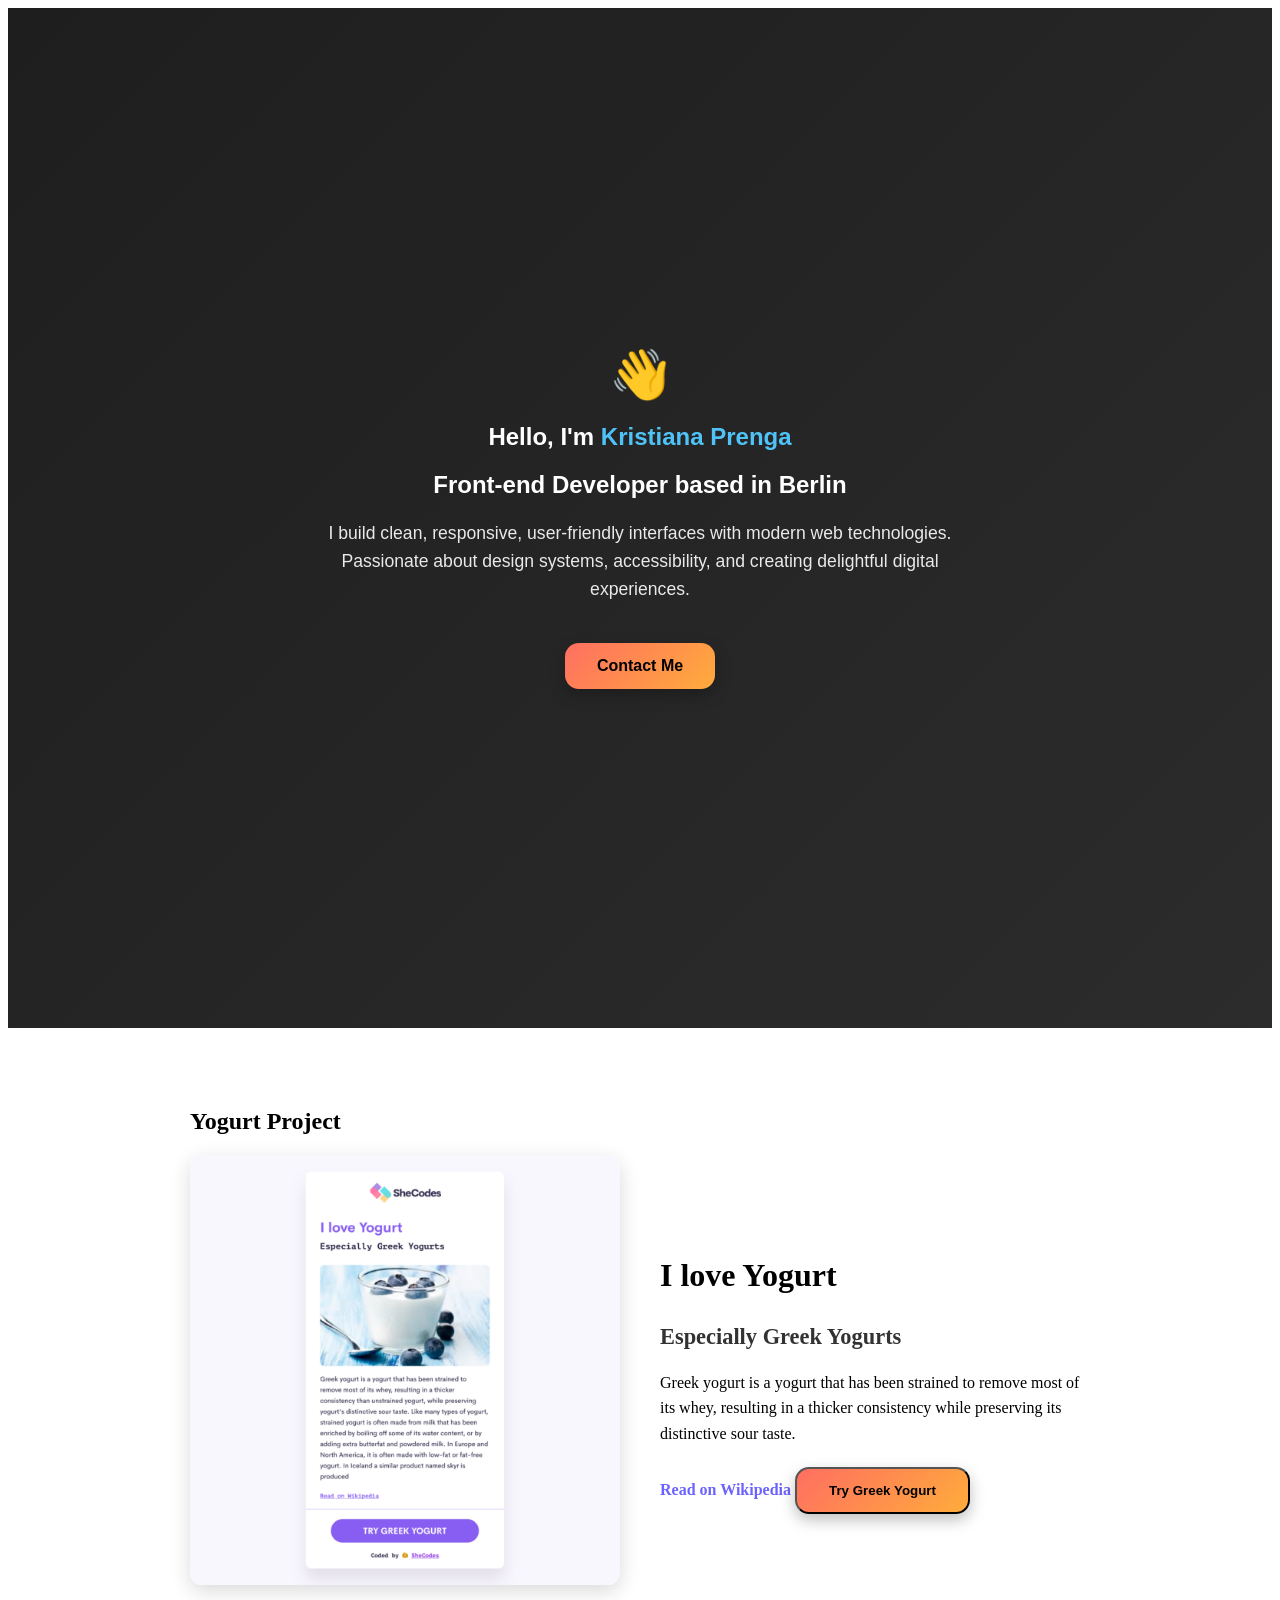
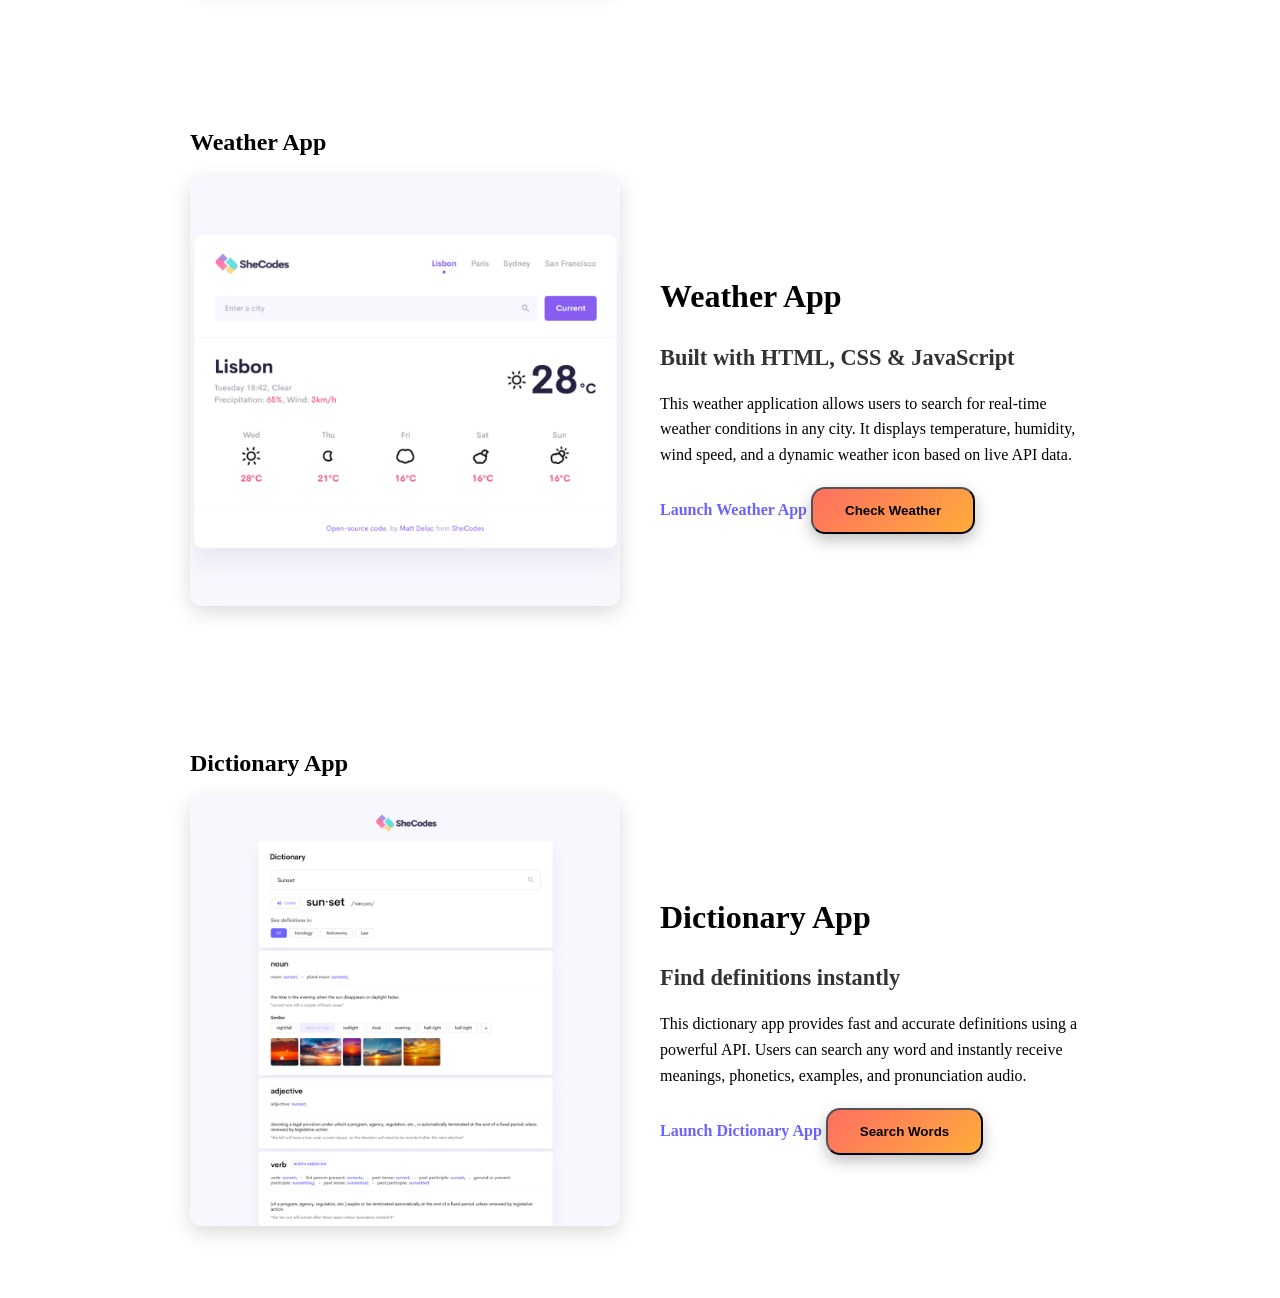
==== index.html @ b7e1149f "Troubleshooting missing photos in code (6ab822e7c41bcaead46e25b2)" ====
<!DOCTYPE html>
<html lang="en">
  <head>
    <meta charset="UTF-8">
    <link rel="stylesheet" href="./style.css">
    <meta name="viewport" content="width=device-width, initial-scale=1.0">
  </head>
  <body>
<section class="hero">
  <div class="hero-content">
    <span class="wave">👋</span>
    <h1>Hello, I'm <span class="highlight">Kristiana Prenga</span></h1>
    <h2>Front-end Developer based in Berlin</h2>

    <p class="hero-text">
      I build clean, responsive, user‑friendly interfaces with modern web technologies.
      Passionate about design systems, accessibility, and creating delightful digital experiences.
    </p>

    <a href="#contact" class="btn-primary">Contact Me</a>
  </div>
</section>

<section class="project">
  <h2 class="text-center">Yogurt Project</h2>

  <div class="project-grid">
    <div class="project-image">
      <img src="images/yogurt.png"   class="img-fluid"    alt="">
    </div>

    <div class="project-text">
      <h3>I love Yogurt</h3>
      <h4>Especially Greek Yogurts</h4>

      <p>
        Greek yogurt is a yogurt that has been strained to remove most of its whey,
        resulting in a thicker consistency while preserving its distinctive sour taste.
      </p>

      <a href="https://en.wikipedia.org/wiki/Strained_yogurt" class="learn-more">Read on Wikipedia</a>

      <button class="btn-primary">Try Greek Yogurt</button>
    </div>
  </div>
</section>
<section class="project">
  <h2 class="text-center">Weather App</h2>

  <div class="project-grid">
    <div class="project-image">
      <img src="images/weather.png" class="img-fluid"       alt="">
    </div>

    <div class="project-text">
      <h3>Weather App</h3>
      <h4>Built with HTML, CSS & JavaScript</h4>

      <p>
        This weather application allows users to search for real‑time weather
        conditions in any city. It displays temperature, humidity, wind speed,
        and a dynamic weather icon based on live API data.
      </p>

      <a href="#" class="learn-more">Launch Weather App</a>
      <button class="btn-primary">Check Weather</button>
    </div>
  </div>
</section>
<section class="project">
  <h2 class="text-center">Dictionary App</h2>

  <div class="project-grid">
    <div class="project-image">
      <img src="images/dictionary.png" class="img-fluid"      alt="">
    </div>

    <div class="project-text">
      <h3>Dictionary App</h3>
      <h4>Find definitions instantly</h4>

      <p>
        This dictionary app provides fast and accurate definitions using a
        powerful API. Users can search any word and instantly receive meanings,
        phonetics, examples, and pronunciation audio.
      </p>

      <a href="#" class="learn-more">Launch Dictionary App</a>
      <button class="btn-primary">Search Words</button>
    </div>
  </div>
</section>
  </body>
</html>
---- style.css ----
.hero {
    min-height: 100vh;
    display: flex;
    align-items: center;
    justify-content: center;
    padding: 60px 20px;
    background: linear-gradient(135deg, #1e1e1e, #2c2c2c);
    color: #fff;
    text-align: center;
    font-family: "Inter", sans-serif;
}

.hero-content {
    max-width: 700px;
}

.wave {
    font-size: 3rem;
    display: inline-block;
    animation: wave 1.5s infinite;
}

@keyframes wave {
    0% {
        transform: rotate(0deg);
    }

    50% {
        transform: rotate(20deg);
    }

    100% {
        transform: rotate(0deg);
    }
}

.highlight {
    color: #4fc3f7;
}

.hero-text {
    margin: 20px 0 40px;
    font-size: 1.1rem;
    line-height: 1.6;
    opacity: 0.9;
}

.btn-primary {
    background: #4fc3f7;
    color: #000;
    padding: 12px 28px;
    border-radius: 8px;
    font-weight: 600;
    text-decoration: none;
    transition: 0.3s;
}

.btn-primary:hover {
    background: #81d4fa;
}

.btn-primary {
    background: linear-gradient(135deg, #ff6f61, #ffca28, #4fc3f7);
    background-size: 300% 300%;
    color: #000;
    padding: 14px 32px;
    border-radius: 14px;
    font-weight: 700;
    text-decoration: none;
    transition: 0.4s ease;
    display: inline-block;
    box-shadow: 0 6px 15px rgba(0, 0, 0, 0.25);
    animation: rainbowMove 6s ease infinite;
}

@keyframes rainbowMove {
    0% {
        background-position: 0% 50%;
    }

    50% {
        background-position: 100% 50%;
    }

    100% {
        background-position: 0% 50%;
    }
}

.btn-primary:hover {
    transform: scale(1.12) rotate(1deg);
    box-shadow: 0 10px 25px rgba(0, 0, 0, 0.35);
}

.project {
    padding: 60px 20px;
    max-width: 900px;
    margin: 0 auto;
}

.project-grid {
    display: grid;
    grid-template-columns: 1fr 1fr;
    gap: 40px;
    align-items: center;
}

.project-image img {
    width: 100%;
    border-radius: 12px;
    box-shadow: 0 6px 20px rgba(0, 0, 0, 0.15);
}

.project-text h3 {
    font-size: 2rem;
    margin-bottom: 10px;
}

.project-text h4 {
    font-size: 1.4rem;
    margin-bottom: 20px;
    opacity: 0.8;
}

.project-text p {
    line-height: 1.6;
    margin-bottom: 20px;
}

.learn-more {
    display: inline-block;
    margin-bottom: 20px;
    color: #6c63ff;
    text-decoration: none;
    font-weight: bold;
}
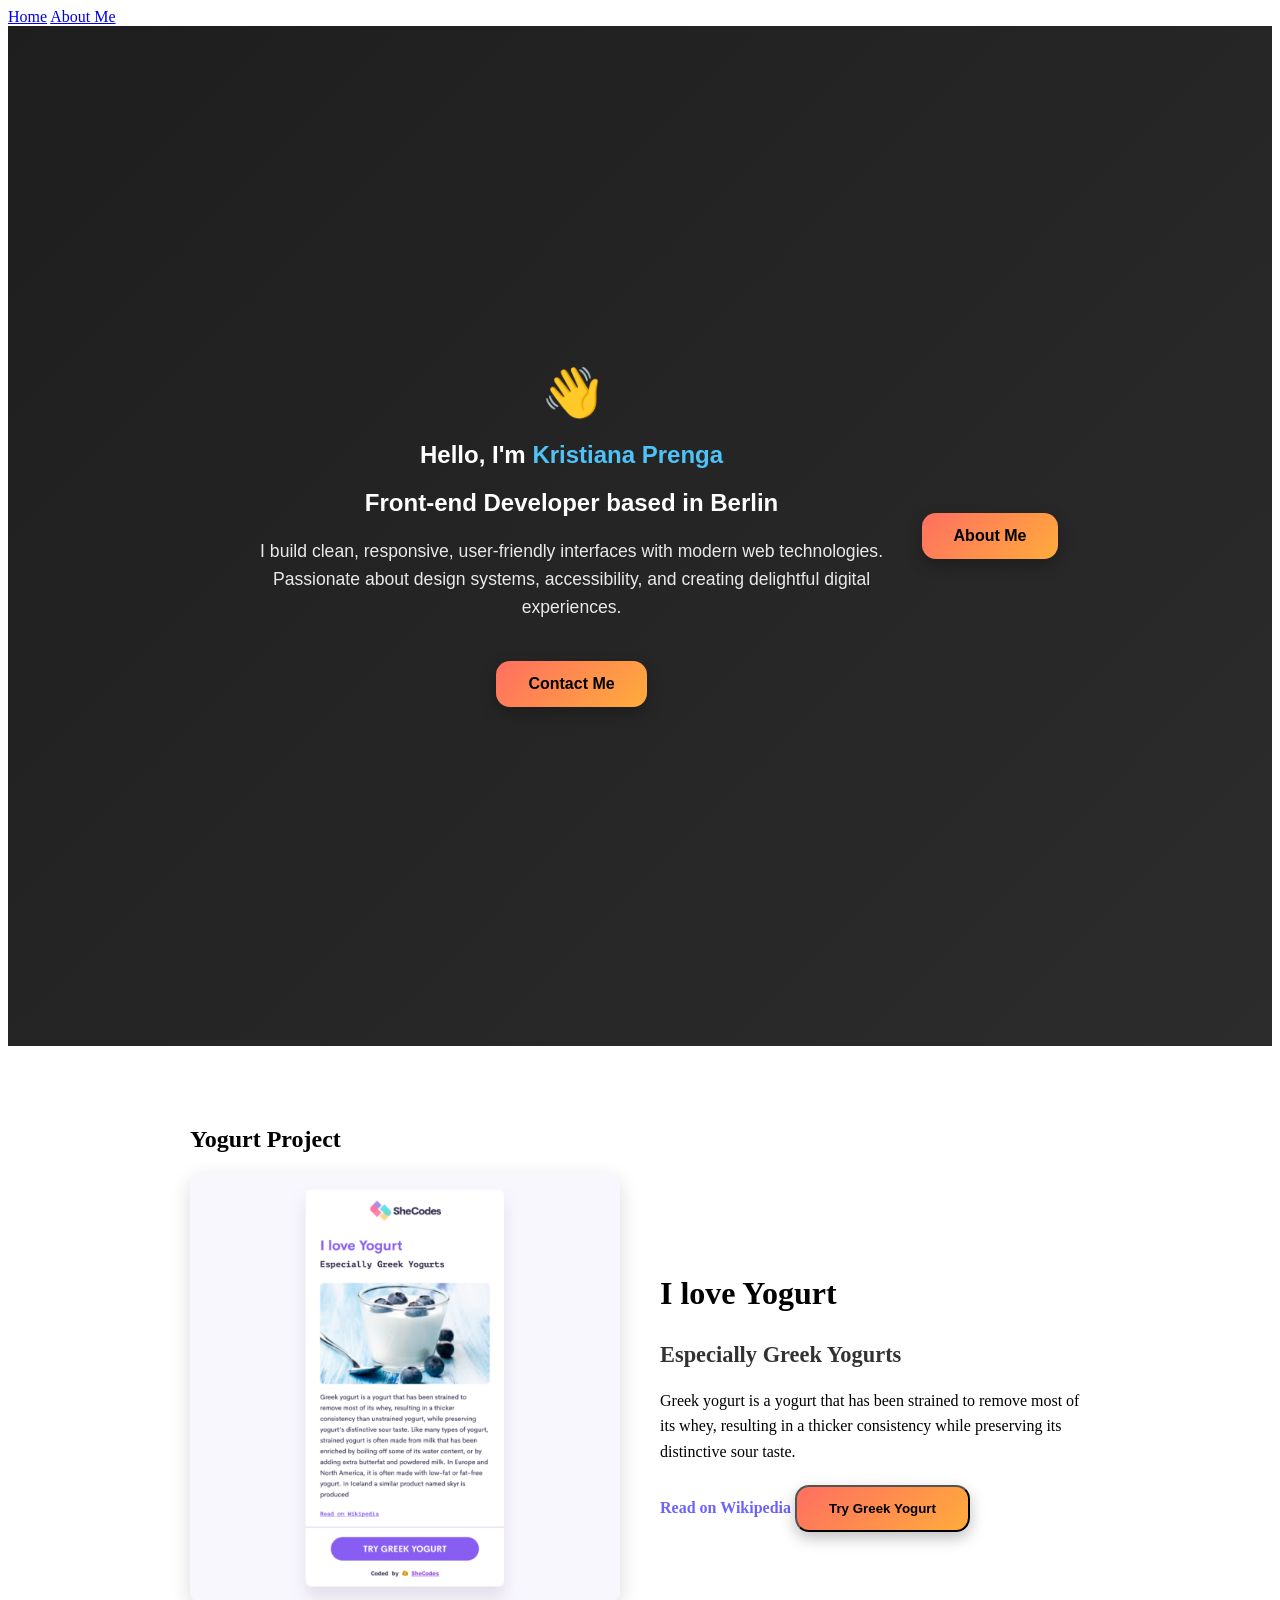
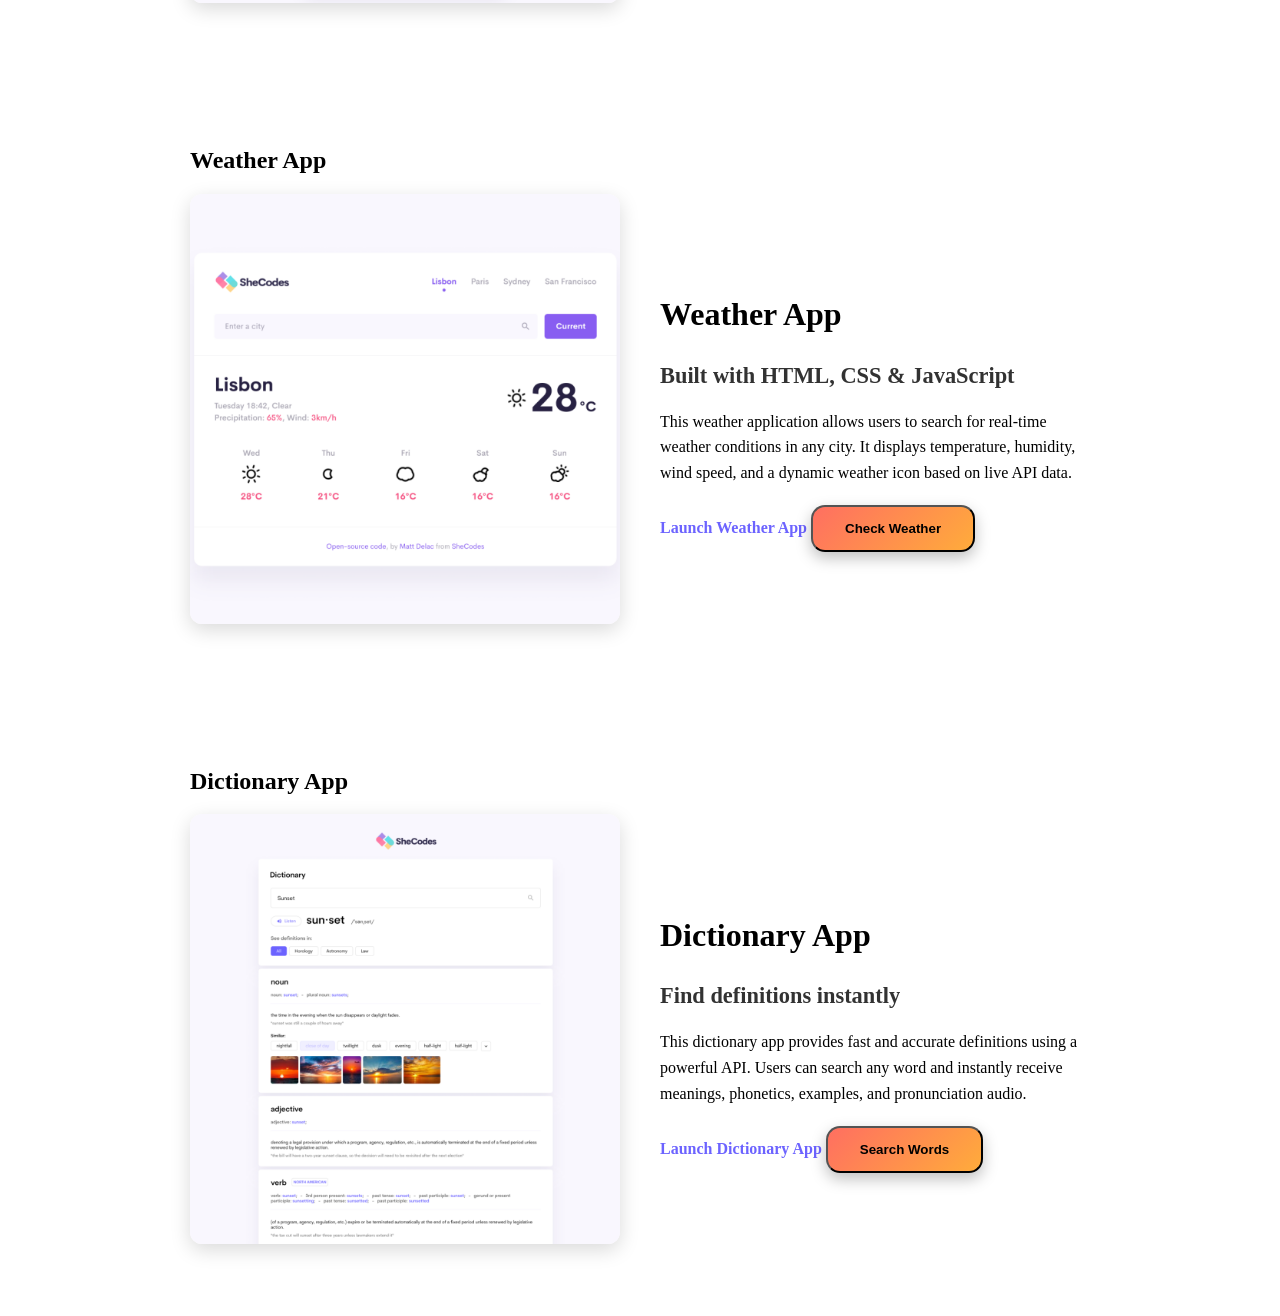
==== commit 9d31b8f3: "fixed a few details" ====
--- a/index.html
+++ b/index.html
@@ -6,6 +6,10 @@
     <meta name="viewport" content="width=device-width, initial-scale=1.0">
   </head>
   <body>
+    <nav class="navbar">
+  <a href="index.html" class="nav-link">Home</a>
+  <a href="about.html" class="nav-link">About Me</a>
+</nav>
 <section class="hero">
   <div class="hero-content">
     <span class="wave">👋</span>
@@ -18,7 +22,9 @@
     </p>
 
     <a href="#contact" class="btn-primary">Contact Me</a>
+
   </div>
+  <a href="about.html" class="btn-primary">About Me</a>
 </section>
 
 <section class="project">
--- a/style.css
+++ b/style.css
@@ -133,4 +133,62 @@
     color: #6c63ff;
     text-decoration: none;
     font-weight: bold;
+}
+/* SECOND PAGE HERO */
+.hero-secondary {
+    min-height: 100vh;
+    display: grid;
+    grid-template-columns: 1fr 1fr;
+    align-items: center;
+    padding: 60px;
+    background: linear-gradient(135deg, #1e1e1e, #2c2c2c);
+    color: #fff;
+}
+
+.hero-secondary .hero-content {
+    max-width: 500px;
+}
+
+.hero-secondary .hero-image img {
+    width: 100%;
+    border-radius: 20px;
+    box-shadow: 0 10px 30px rgba(0, 0, 0, 0.4);
+    transform: scale(1.05);
+    transition: 0.4s ease;
+}
+
+.hero-secondary .hero-image img:hover {
+    transform: scale(1.1);
+}
+
+.hero-secondary h1 {
+    font-size: 2.8rem;
+    margin-bottom: 10px;
+}
+
+.hero-secondary h2 {
+    font-size: 1.5rem;
+    opacity: 0.8;
+    margin-bottom: 20px;
+}
+
+.hero-secondary .hero-text {
+    margin-bottom: 30px;
+    line-height: 1.6;
+    opacity: 0.9;
+}
+.hero-secondary {
+    display: grid;
+    grid-template-columns: 1fr 1fr;
+    align-items: center;
+    padding: 60px;
+    gap: 40px;
+}
+
+.hero-image img {
+    width: 280px;
+    border-radius: 20px;
+    box-shadow: 0 10px 30px rgba(0, 0, 0, 0.25);
+    object-fit: cover;
+    justify-self: end;
 }
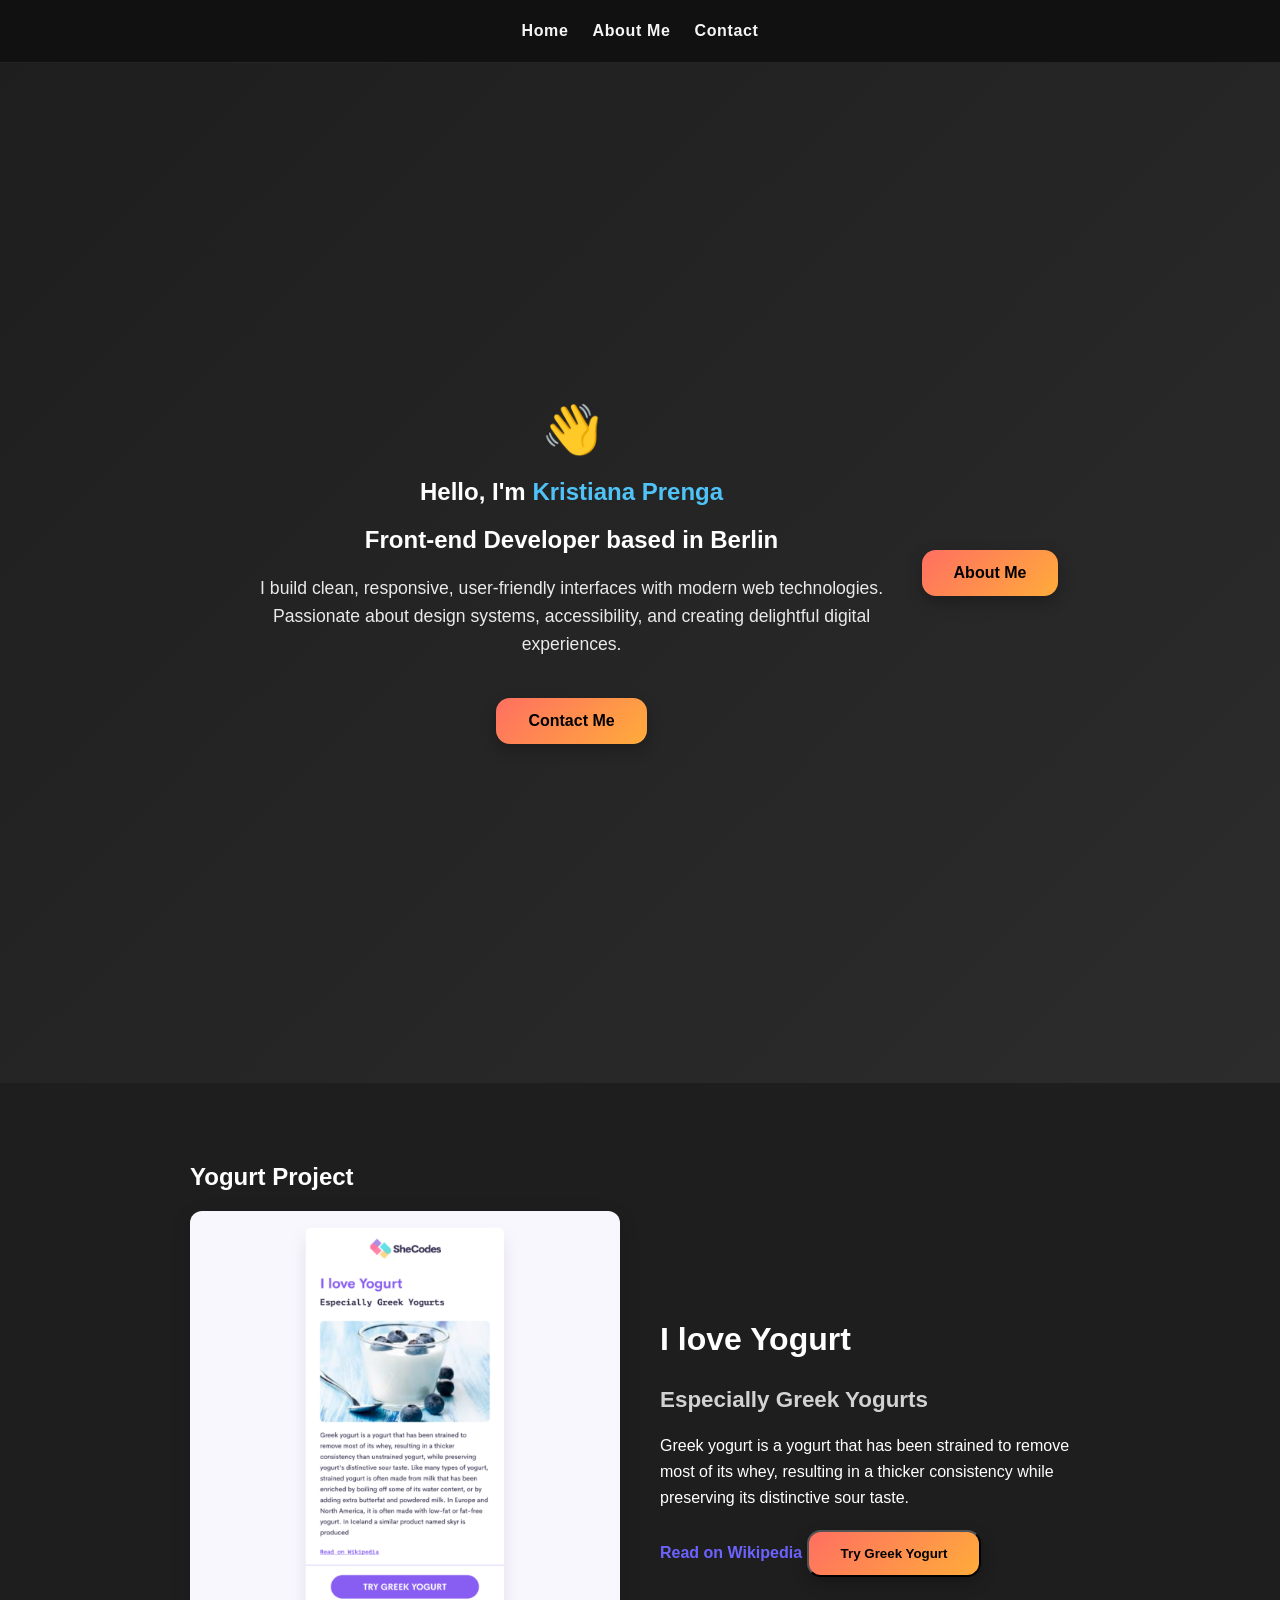
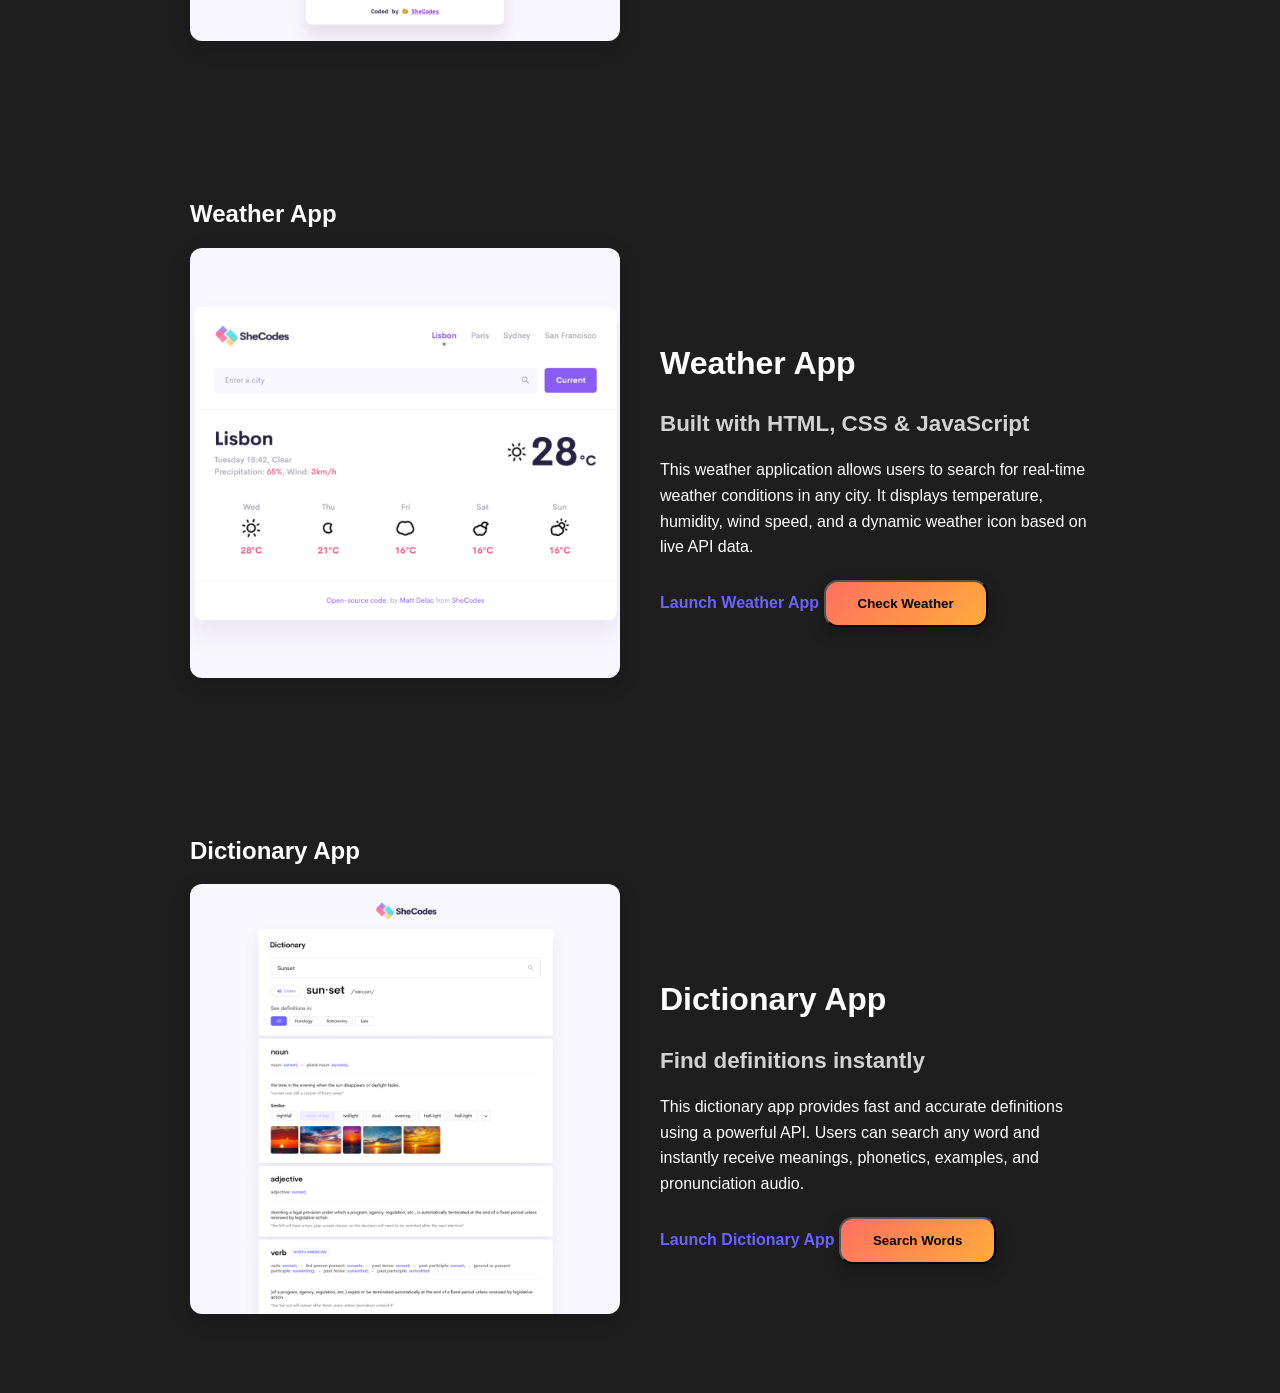
==== commit 713d4e9b: "Contact.html not updating issue (6ac933e2d33e647301d68449)" ====
--- a/index.html
+++ b/index.html
@@ -9,6 +9,7 @@
     <nav class="navbar">
   <a href="index.html" class="nav-link">Home</a>
   <a href="about.html" class="nav-link">About Me</a>
+  <a href="contact.html" class="nav-link">Contact</a>
 </nav>
 <section class="hero">
   <div class="hero-content">
@@ -21,7 +22,7 @@
       Passionate about design systems, accessibility, and creating delightful digital experiences.
     </p>
 
-    <a href="#contact" class="btn-primary">Contact Me</a>
+    <a href="contact.html" class="btn-primary">Contact Me</a>
 
   </div>
   <a href="about.html" class="btn-primary">About Me</a>
--- a/style.css
+++ b/style.css
@@ -1,3 +1,6 @@
+/* -------------------------------------------------
+   GLOBAL HERO SECTION
+---------------------------------------------------*/
 .hero {
     min-height: 100vh;
     display: flex;
@@ -10,10 +13,44 @@
     font-family: "Inter", sans-serif;
 }
 
+body {
+    margin: 0;
+    background: #1e1e1e;
+    color: #fff;
+    font-family: "Inter", sans-serif;
+}
+
+.navbar {
+    display: flex;
+    justify-content: center;
+    align-items: center;
+    gap: 24px;
+    padding: 22px 20px;
+    background: rgba(17, 17, 17, 0.95);
+    border-bottom: 1px solid rgba(255, 255, 255, 0.08);
+    position: sticky;
+    top: 0;
+    z-index: 10;
+}
+
+.nav-link {
+    color: #f5f5f5;
+    text-decoration: none;
+    font-weight: 600;
+    letter-spacing: 0.04em;
+    transition: color 0.3s ease, transform 0.3s ease;
+}
+
+.nav-link:hover {
+    color: #4fc3f7;
+    transform: translateY(-1px);
+}
+
 .hero-content {
     max-width: 700px;
 }
 
+/* Wave animation */
 .wave {
     font-size: 3rem;
     display: inline-block;
@@ -21,16 +58,14 @@
 }
 
 @keyframes wave {
-    0% {
+
+    0%,
+    100% {
         transform: rotate(0deg);
     }
 
     50% {
         transform: rotate(20deg);
-    }
-
-    100% {
-        transform: rotate(0deg);
     }
 }
 
@@ -45,20 +80,9 @@
     opacity: 0.9;
 }
 
-.btn-primary {
-    background: #4fc3f7;
-    color: #000;
-    padding: 12px 28px;
-    border-radius: 8px;
-    font-weight: 600;
-    text-decoration: none;
-    transition: 0.3s;
-}
-
-.btn-primary:hover {
-    background: #81d4fa;
-}
-
+/* -------------------------------------------------
+   BUTTON
+---------------------------------------------------*/
 .btn-primary {
     background: linear-gradient(135deg, #ff6f61, #ffca28, #4fc3f7);
     background-size: 300% 300%;
@@ -92,6 +116,9 @@
     box-shadow: 0 10px 25px rgba(0, 0, 0, 0.35);
 }
 
+/* -------------------------------------------------
+   PROJECT SECTION (index.html)
+---------------------------------------------------*/
 .project {
     padding: 60px 20px;
     max-width: 900px;
@@ -134,61 +161,177 @@
     text-decoration: none;
     font-weight: bold;
 }
-/* SECOND PAGE HERO */
+
+/* -------------------------------------------------
+   SECOND PAGE HERO (about.html)
+---------------------------------------------------*/
 .hero-secondary {
     min-height: 100vh;
-    display: grid;
-    grid-template-columns: 1fr 1fr;
-    align-items: center;
-    padding: 60px;
-    background: linear-gradient(135deg, #1e1e1e, #2c2c2c);
-    color: #fff;
-}
-
-.hero-secondary .hero-content {
-    max-width: 500px;
-}
-
-.hero-secondary .hero-image img {
-    width: 100%;
-    border-radius: 20px;
-    box-shadow: 0 10px 30px rgba(0, 0, 0, 0.4);
-    transform: scale(1.05);
-    transition: 0.4s ease;
-}
-
-.hero-secondary .hero-image img:hover {
-    transform: scale(1.1);
-}
-
-.hero-secondary h1 {
-    font-size: 2.8rem;
-    margin-bottom: 10px;
-}
-
-.hero-secondary h2 {
-    font-size: 1.5rem;
-    opacity: 0.8;
-    margin-bottom: 20px;
-}
-
-.hero-secondary .hero-text {
-    margin-bottom: 30px;
-    line-height: 1.6;
-    opacity: 0.9;
-}
-.hero-secondary {
     display: grid;
     grid-template-columns: 1fr 1fr;
     align-items: center;
     padding: 60px;
     gap: 40px;
-}
-
-.hero-image img {
+    background: linear-gradient(135deg, #1e1e1e, #2c2c2c);
+    color: #fff;
+}
+
+.hero-secondary .hero-content {
+    max-width: 500px;
+}
+
+.hero-secondary .hero-image img {
     width: 280px;
     border-radius: 20px;
     box-shadow: 0 10px 30px rgba(0, 0, 0, 0.25);
     object-fit: cover;
     justify-self: end;
+    transition: 0.4s ease;
+}
+
+.hero-secondary .hero-image img:hover {
+    transform: scale(1.1);
+}
+
+.hero-secondary h1 {
+    font-size: 2.8rem;
+    margin-bottom: 10px;
+}
+
+.hero-secondary h2 {
+    font-size: 1.5rem;
+    opacity: 0.8;
+    margin-bottom: 20px;
+}
+
+.hero-secondary .hero-text {
+    margin-bottom: 30px;
+    line-height: 1.6;
+    opacity: 0.9;
+}
+
+.about-section {
+    padding: 80px 20px 100px;
+    max-width: 1100px;
+    margin: 0 auto;
+}
+
+.about-grid {
+    display: grid;
+    grid-template-columns: 1.3fr 0.7fr;
+    gap: 32px;
+    align-items: stretch;
+}
+
+.about-card {
+    background: #2c2c2c;
+    border: 1px solid rgba(255, 255, 255, 0.08);
+    border-radius: 20px;
+    padding: 32px;
+    box-shadow: 0 12px 30px rgba(0, 0, 0, 0.18);
+}
+
+.eyebrow {
+    margin: 0 0 12px;
+    color: #4fc3f7;
+    text-transform: uppercase;
+    letter-spacing: 0.12em;
+    font-size: 0.72rem;
+    font-weight: 700;
+}
+
+.about-card h3 {
+    font-size: 2rem;
+    margin: 0 0 18px;
+    line-height: 1.2;
+}
+
+.about-card p {
+    line-height: 1.7;
+    color: rgba(255, 255, 255, 0.9);
+    margin-bottom: 18px;
+}
+
+.about-list {
+    list-style: none;
+    margin: 0;
+    padding: 0;
+    display: grid;
+    gap: 14px;
+}
+
+.about-list li {
+    position: relative;
+    padding-left: 20px;
+    color: rgba(255, 255, 255, 0.9);
+    line-height: 1.6;
+}
+
+.about-list li::before {
+    content: "•";
+    position: absolute;
+    left: 0;
+    color: #ffca28;
+    font-size: 1.2rem;
+}
+
+/* -------------------------------------------------
+   WORK PAGE (work.html)
+---------------------------------------------------*/
+.work-page {
+    padding: 60px 20px;
+    max-width: 1100px;
+    margin: 0 auto;
+    color: #fff;
+    font-family: "Inter", sans-serif;
+}
+
+.work-page h1 {
+    text-align: center;
+    font-size: 2.6rem;
+    margin-bottom: 50px;
+    opacity: 0.95;
+}
+
+/* Grid layout */
+.row {
+    display: grid;
+    grid-template-columns: repeat(auto-fit, minmax(320px, 1fr));
+    gap: 40px;
+}
+
+/* Project card */
+.col-md-6 {
+    background: #2c2c2c;
+    padding: 25px;
+    border-radius: 16px;
+    text-align: center;
+    box-shadow: 0 8px 25px rgba(0, 0, 0, 0.25);
+    transition: 0.35s ease;
+}
+
+.col-md-6:hover {
+    transform: translateY(-8px);
+    box-shadow: 0 12px 35px rgba(0, 0, 0, 0.35);
+}
+
+/* Images */
+.img-fluid {
+    width: 100%;
+    border-radius: 12px;
+    margin-bottom: 15px;
+    box-shadow: 0 6px 20px rgba(0, 0, 0, 0.2);
+}
+
+/* Titles */
+.col-md-6 h3 {
+    font-size: 1.6rem;
+    margin-bottom: 8px;
+}
+
+/* Descriptions */
+.text-muted {
+    opacity: 0.85;
+    font-size: 1rem;
+    margin-bottom: 10px;
 }
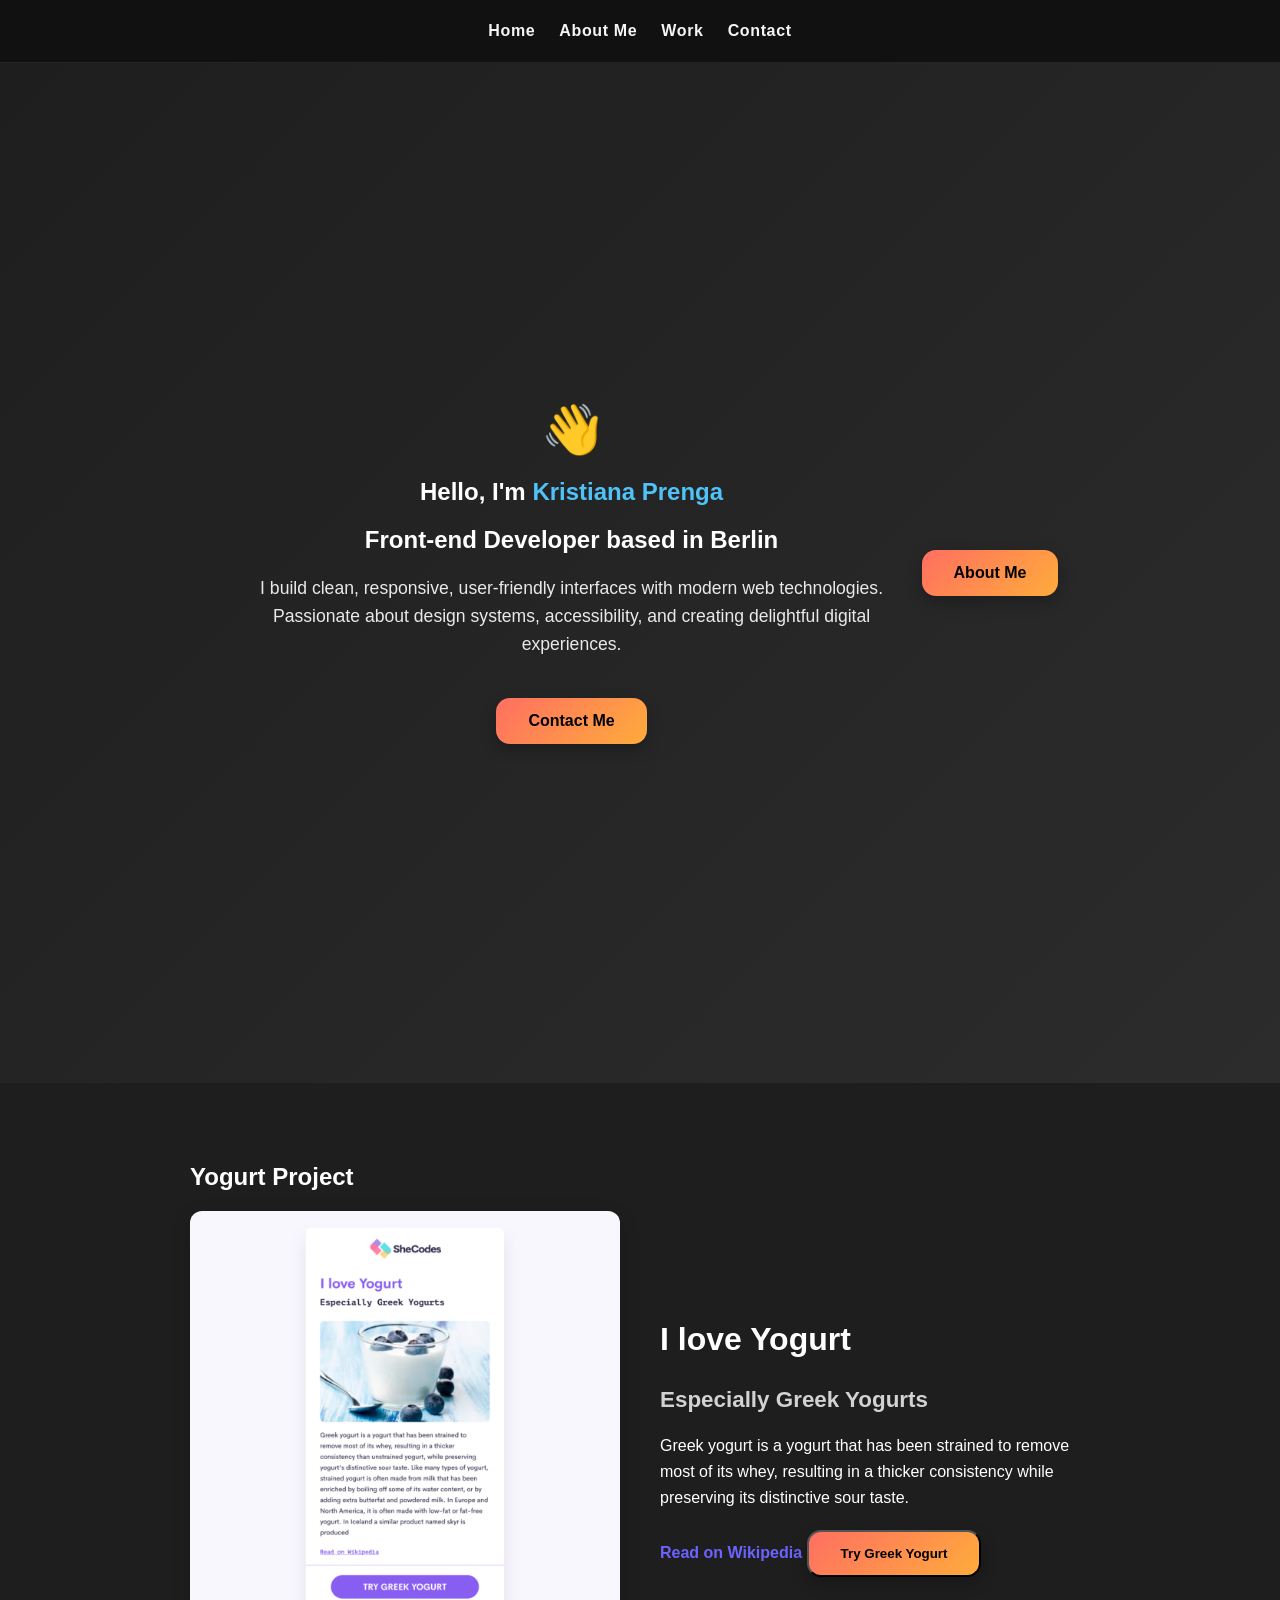
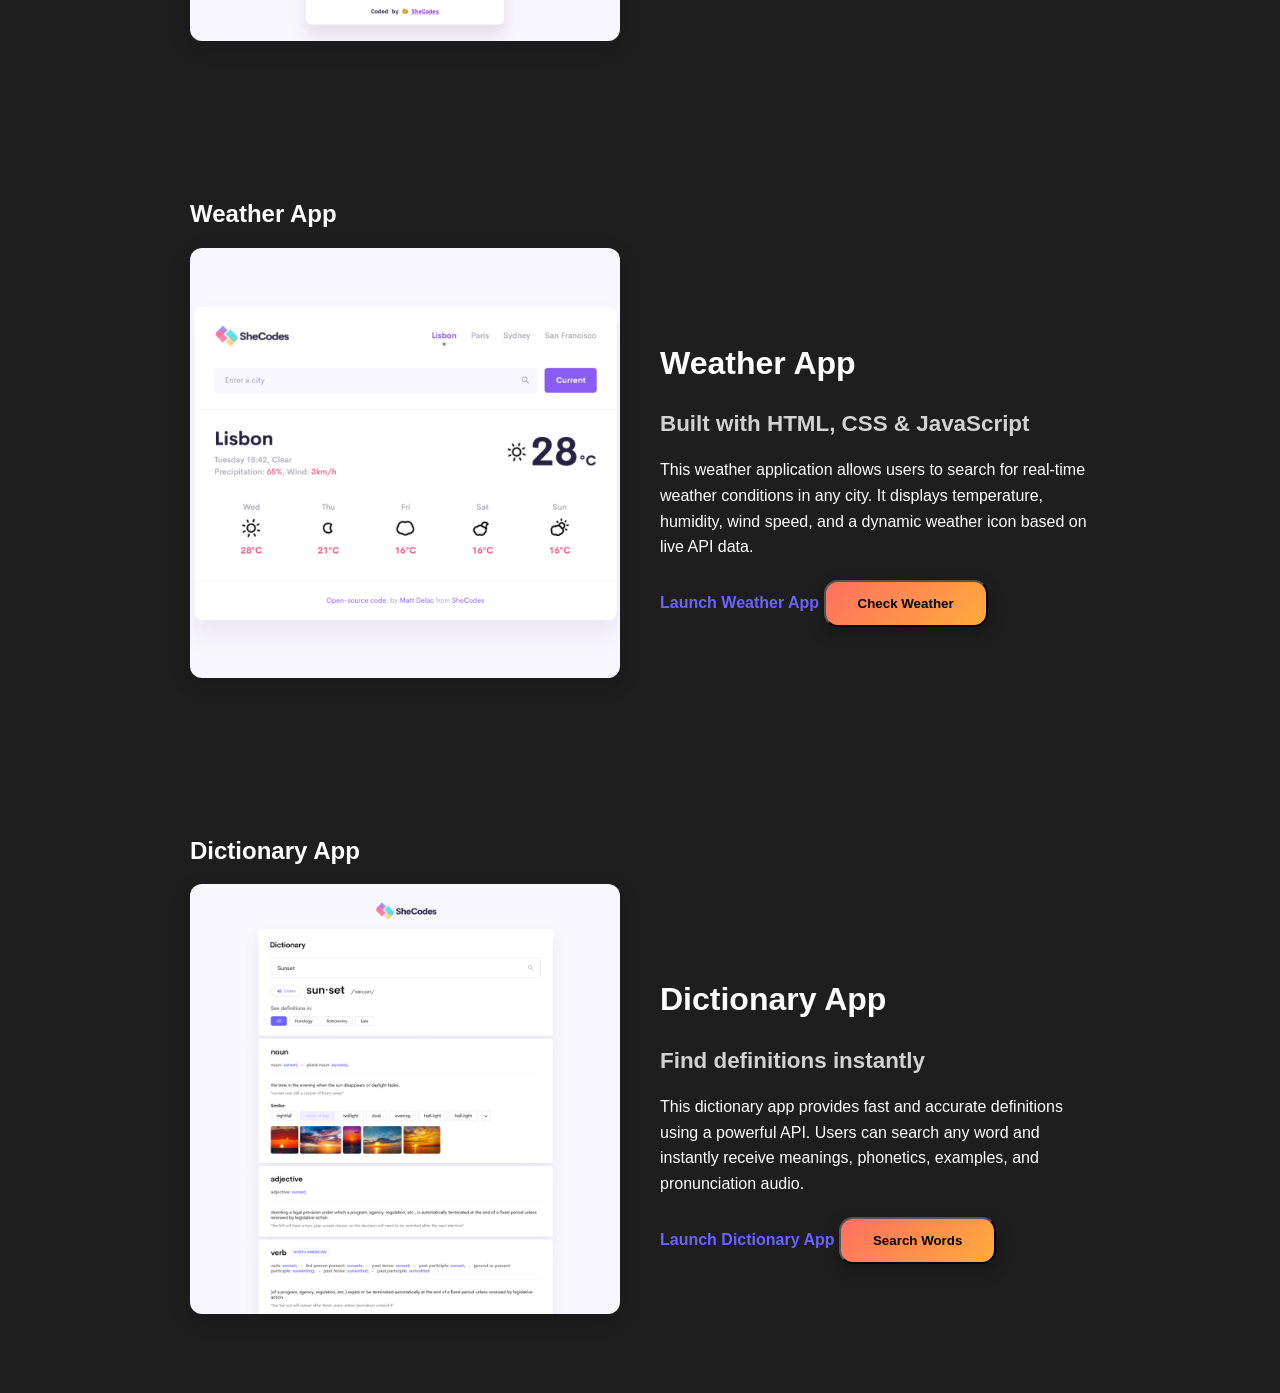
==== commit b457fe9d: "Contact.html not updating issue - Session 1 (6ac933e2d33e647301d68449)" ====
--- a/index.html
+++ b/index.html
@@ -9,6 +9,7 @@
     <nav class="navbar">
   <a href="index.html" class="nav-link">Home</a>
   <a href="about.html" class="nav-link">About Me</a>
+  <a href="work.html" class="nav-link">Work</a>
   <a href="contact.html" class="nav-link">Contact</a>
 </nav>
 <section class="hero">
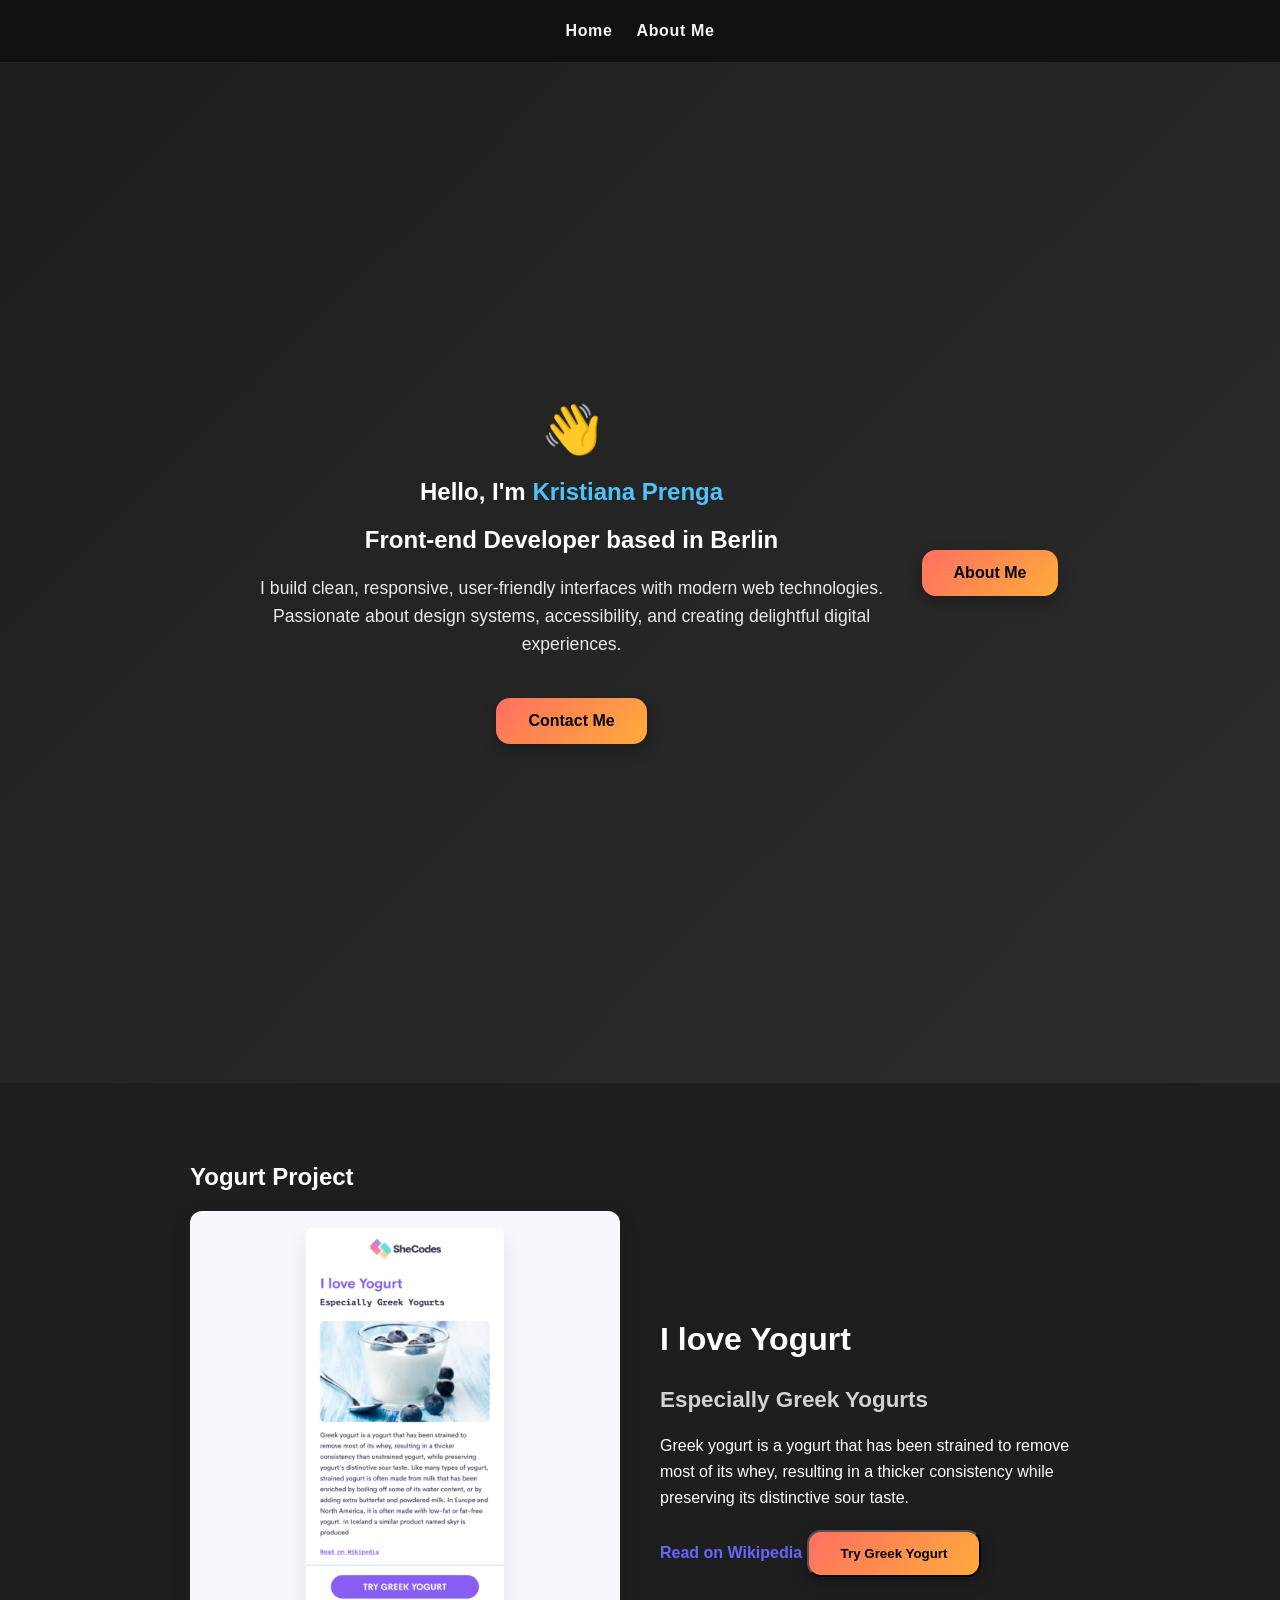
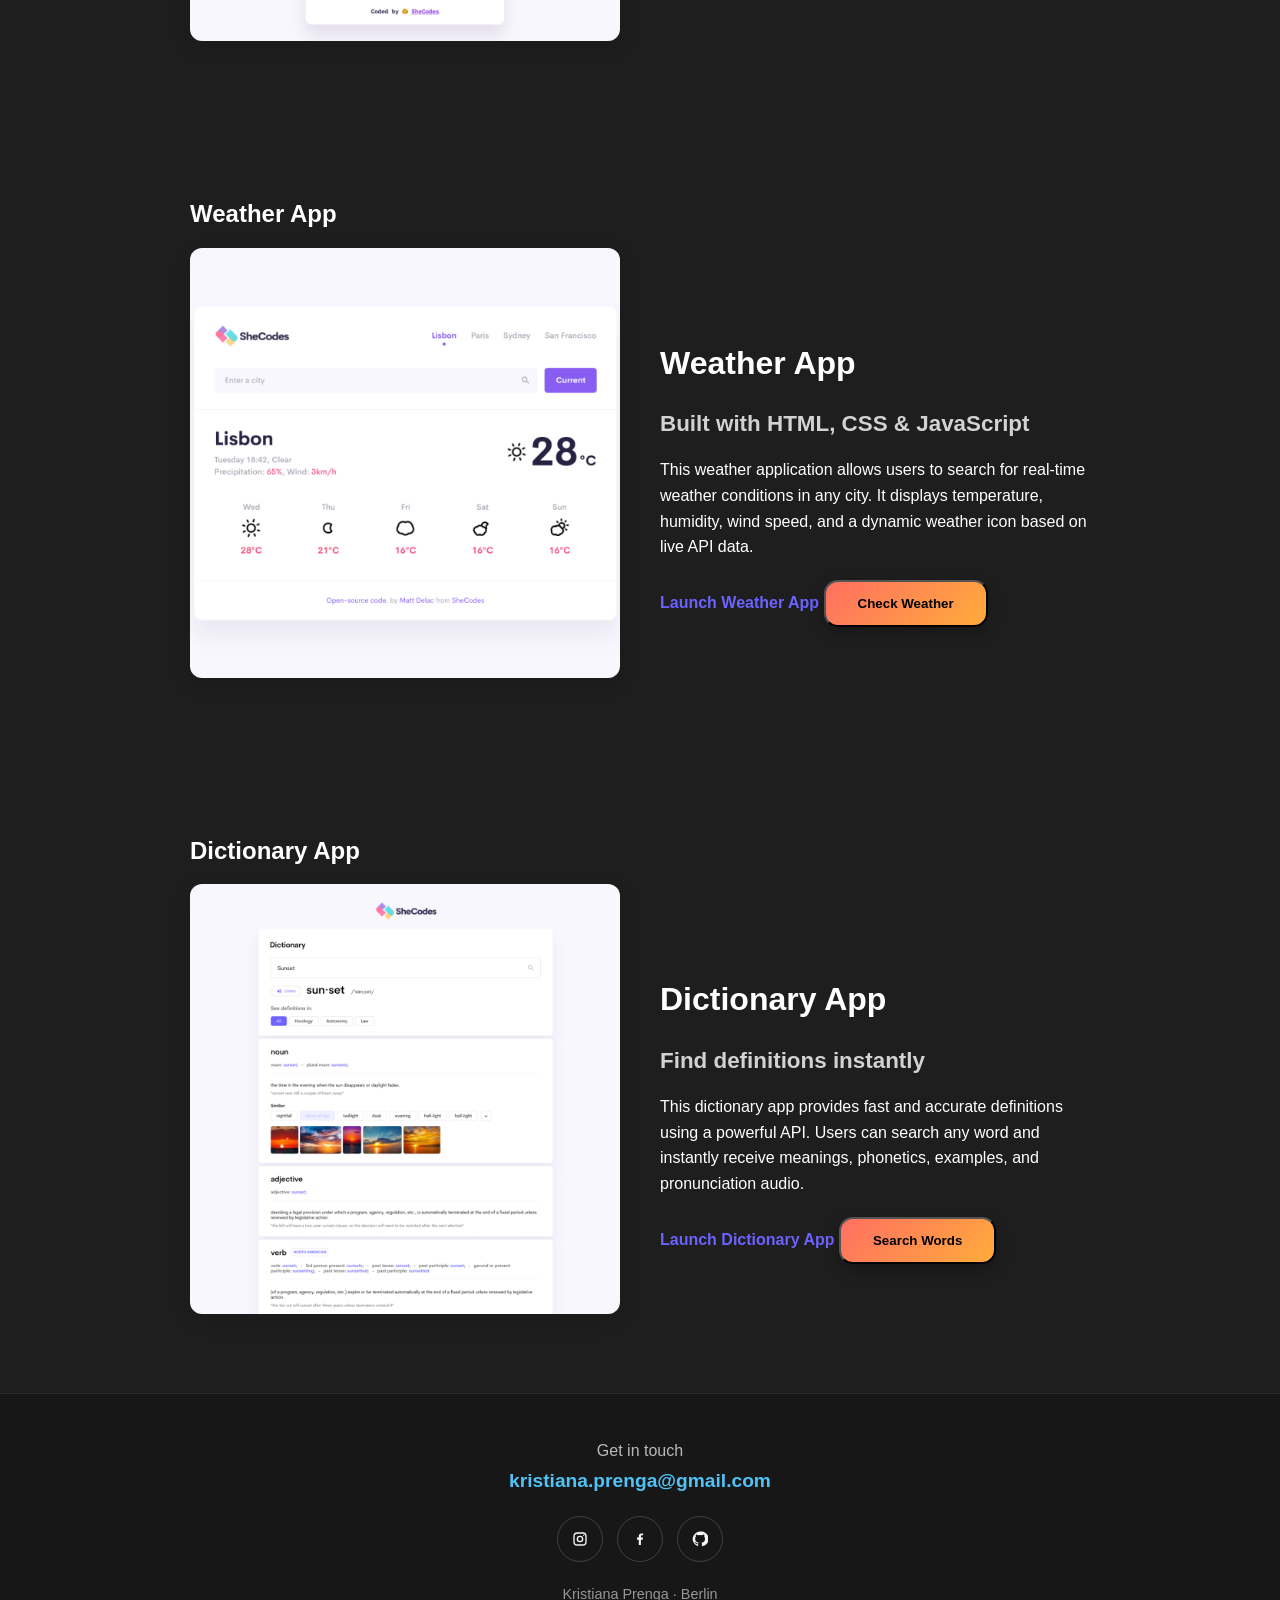
==== commit 590e3be7: "created a footer and icons" ====
--- a/index.html
+++ b/index.html
@@ -1,102 +1,153 @@
-<!DOCTYPE html>
+<!doctype html>
 <html lang="en">
   <head>
-    <meta charset="UTF-8">
-    <link rel="stylesheet" href="./style.css">
-    <meta name="viewport" content="width=device-width, initial-scale=1.0">
+    <meta charset="UTF-8" />
+    <link rel="stylesheet" href="./style.css" />
+    <meta name="viewport" content="width=device-width, initial-scale=1.0" />
   </head>
   <body>
     <nav class="navbar">
-  <a href="index.html" class="nav-link">Home</a>
-  <a href="about.html" class="nav-link">About Me</a>
-  <a href="work.html" class="nav-link">Work</a>
-  <a href="contact.html" class="nav-link">Contact</a>
-</nav>
-<section class="hero">
-  <div class="hero-content">
-    <span class="wave">👋</span>
-    <h1>Hello, I'm <span class="highlight">Kristiana Prenga</span></h1>
-    <h2>Front-end Developer based in Berlin</h2>
+      <a href="index.html" class="nav-link">Home</a>
+      <a href="about.html" class="nav-link">About Me</a>
+    </nav>
+    <section class="hero">
+      <div class="hero-content">
+        <span class="wave">👋</span>
+        <h1>Hello, I'm <span class="highlight">Kristiana Prenga</span></h1>
+        <h2>Front-end Developer based in Berlin</h2>
 
-    <p class="hero-text">
-      I build clean, responsive, user‑friendly interfaces with modern web technologies.
-      Passionate about design systems, accessibility, and creating delightful digital experiences.
-    </p>
+        <p class="hero-text">
+          I build clean, responsive, user‑friendly interfaces with modern web
+          technologies. Passionate about design systems, accessibility, and
+          creating delightful digital experiences.
+        </p>
 
-    <a href="contact.html" class="btn-primary">Contact Me</a>
+        <a href="#contact" class="btn-primary">Contact Me</a>
+      </div>
+      <a href="about.html" class="btn-primary">About Me</a>
+    </section>
 
-  </div>
-  <a href="about.html" class="btn-primary">About Me</a>
-</section>
+    <section class="project">
+      <h2 class="text-center">Yogurt Project</h2>
 
-<section class="project">
-  <h2 class="text-center">Yogurt Project</h2>
+      <div class="project-grid">
+        <div class="project-image">
+          <img src="images/yogurt.png" class="img-fluid" alt="" />
+        </div>
 
-  <div class="project-grid">
-    <div class="project-image">
-      <img src="images/yogurt.png"   class="img-fluid"    alt="">
-    </div>
+        <div class="project-text">
+          <h3>I love Yogurt</h3>
+          <h4>Especially Greek Yogurts</h4>
 
-    <div class="project-text">
-      <h3>I love Yogurt</h3>
-      <h4>Especially Greek Yogurts</h4>
+          <p>
+            Greek yogurt is a yogurt that has been strained to remove most of
+            its whey, resulting in a thicker consistency while preserving its
+            distinctive sour taste.
+          </p>
 
-      <p>
-        Greek yogurt is a yogurt that has been strained to remove most of its whey,
-        resulting in a thicker consistency while preserving its distinctive sour taste.
-      </p>
+          <a
+            href="https://en.wikipedia.org/wiki/Strained_yogurt"
+            class="learn-more"
+            >Read on Wikipedia</a
+          >
 
-      <a href="https://en.wikipedia.org/wiki/Strained_yogurt" class="learn-more">Read on Wikipedia</a>
+          <button class="btn-primary">Try Greek Yogurt</button>
+        </div>
+      </div>
+    </section>
+    <section class="project">
+      <h2 class="text-center">Weather App</h2>
 
-      <button class="btn-primary">Try Greek Yogurt</button>
-    </div>
-  </div>
-</section>
-<section class="project">
-  <h2 class="text-center">Weather App</h2>
+      <div class="project-grid">
+        <div class="project-image">
+          <img src="images/weather.png" class="img-fluid" alt="" />
+        </div>
 
-  <div class="project-grid">
-    <div class="project-image">
-      <img src="images/weather.png" class="img-fluid"       alt="">
-    </div>
+        <div class="project-text">
+          <h3>Weather App</h3>
+          <h4>Built with HTML, CSS & JavaScript</h4>
 
-    <div class="project-text">
-      <h3>Weather App</h3>
-      <h4>Built with HTML, CSS & JavaScript</h4>
+          <p>
+            This weather application allows users to search for real‑time
+            weather conditions in any city. It displays temperature, humidity,
+            wind speed, and a dynamic weather icon based on live API data.
+          </p>
 
-      <p>
-        This weather application allows users to search for real‑time weather
-        conditions in any city. It displays temperature, humidity, wind speed,
-        and a dynamic weather icon based on live API data.
-      </p>
+          <a href="#" class="learn-more">Launch Weather App</a>
+          <button class="btn-primary">Check Weather</button>
+        </div>
+      </div>
+    </section>
+    <section class="project">
+      <h2 class="text-center">Dictionary App</h2>
 
-      <a href="#" class="learn-more">Launch Weather App</a>
-      <button class="btn-primary">Check Weather</button>
-    </div>
-  </div>
-</section>
-<section class="project">
-  <h2 class="text-center">Dictionary App</h2>
+      <div class="project-grid">
+        <div class="project-image">
+          <img src="images/dictionary.png" class="img-fluid" alt="" />
+        </div>
 
-  <div class="project-grid">
-    <div class="project-image">
-      <img src="images/dictionary.png" class="img-fluid"      alt="">
-    </div>
+        <div class="project-text">
+          <h3>Dictionary App</h3>
+          <h4>Find definitions instantly</h4>
 
-    <div class="project-text">
-      <h3>Dictionary App</h3>
-      <h4>Find definitions instantly</h4>
+          <p>
+            This dictionary app provides fast and accurate definitions using a
+            powerful API. Users can search any word and instantly receive
+            meanings, phonetics, examples, and pronunciation audio.
+          </p>
 
-      <p>
-        This dictionary app provides fast and accurate definitions using a
-        powerful API. Users can search any word and instantly receive meanings,
-        phonetics, examples, and pronunciation audio.
-      </p>
-
-      <a href="#" class="learn-more">Launch Dictionary App</a>
-      <button class="btn-primary">Search Words</button>
-    </div>
-  </div>
-</section>
+          <a href="#" class="learn-more">Launch Dictionary App</a>
+          <button class="btn-primary">Search Words</button>
+        </div>
+      </div>
+    </section>
+    <footer class="site-footer" id="contact">
+      <p class="footer-label">Get in touch</p>
+      <a class="footer-email" href="mailto:kristiana.prenga@gmail.com"
+        >kristiana.prenga@gmail.com</a
+      >
+      <nav class="footer-socials" aria-label="Social media links">
+        <a
+          class="footer-social-link"
+          href="https://www.instagram.com/aaaaa.pre.nga"
+          target="_blank"
+          rel="noopener noreferrer"
+          aria-label="Instagram"
+        >
+          <svg viewBox="0 0 24 24" aria-hidden="true" focusable="false">
+            <rect x="3" y="3" width="18" height="18" rx="5" />
+            <circle cx="12" cy="12" r="4" />
+            <circle class="social-icon-dot" cx="17.5" cy="6.5" r="1" />
+          </svg>
+        </a>
+        <a
+          class="footer-social-link"
+          href="https://www.facebook.com/your-profile"
+          target="_blank"
+          rel="noopener noreferrer"
+          aria-label="Facebook"
+        >
+          <svg viewBox="0 0 24 24" aria-hidden="true" focusable="false">
+            <path
+              d="M13.4 21v-8h2.7l.4-3.1h-3.1V8c0-.9.3-1.5 1.6-1.5h1.7V3.7c-.3 0-1.3-.1-2.4-.1-2.4 0-4.1 1.5-4.1 4.2v2.1H7.5V13h2.7v8h3.2z"
+            />
+          </svg>
+        </a>
+        <a
+          class="footer-social-link"
+          href="https://github.com/your-username"
+          target="_blank"
+          rel="noopener noreferrer"
+          aria-label="GitHub"
+        >
+          <svg viewBox="0 0 24 24" aria-hidden="true" focusable="false">
+            <path
+              d="M12 .9a11.1 11.1 0 0 0-3.5 21.6c.6.1.8-.2.8-.6v-2.1c-3.2.7-3.9-1.4-3.9-1.4-.5-1.3-1.3-1.6-1.3-1.6-1-.7.1-.7.1-.7 1.1.1 1.7 1.2 1.7 1.2 1 .1.8 2.1 3.4 1.5.1-.7.4-1.2.7-1.5-2.6-.3-5.3-1.3-5.3-5.9 0-1.3.5-2.3 1.2-3.1-.1-.3-.5-1.5.1-3.1 0 0 1-.3 3.2 1.2a11 11 0 0 1 5.8 0C17.2 5 18.2 5.3 18.2 5.3c.6 1.6.2 2.8.1 3.1.8.8 1.2 1.8 1.2 3.1 0 4.6-2.8 5.6-5.4 5.9.4.3.8 1 .8 2v2.9c0 .4.2.7.8.6A11.1 11.1 0 0 0 12 .9z"
+            />
+          </svg>
+        </a>
+      </nav>
+      <p class="footer-credit">Kristiana Prenga · Berlin</p>
+    </footer>
   </body>
 </html>
--- a/style.css
+++ b/style.css
@@ -334,4 +334,80 @@
     opacity: 0.85;
     font-size: 1rem;
     margin-bottom: 10px;
+}
+
+.site-footer {
+    padding: 48px 20px;
+    text-align: center;
+    background: #171717;
+    border-top: 1px solid rgba(255, 255, 255, 0.08);
+}
+
+.footer-label {
+    margin: 0 0 10px;
+    color: rgba(255, 255, 255, 0.7);
+}
+
+.footer-email {
+    color: #4fc3f7;
+    font-size: 1.2rem;
+    font-weight: 700;
+    text-decoration: none;
+}
+
+.footer-email:hover {
+    text-decoration: underline;
+}
+
+.footer-socials {
+    display: flex;
+    justify-content: center;
+    gap: 14px;
+    margin: 24px 0;
+}
+
+.footer-social-link {
+    display: grid;
+    place-items: center;
+    width: 44px;
+    aspect-ratio: 1;
+    color: #f5f5f5;
+    border: 1px solid rgba(255, 255, 255, 0.18);
+    border-radius: 50%;
+    transition: color 0.2s ease, border-color 0.2s ease, transform 0.2s ease;
+}
+
+.footer-social-link:hover,
+.footer-social-link:focus-visible {
+    color: #4fc3f7;
+    border-color: #4fc3f7;
+    transform: translateY(-3px);
+}
+
+.footer-social-link svg {
+    width: 16px;
+    height: 16px;
+    fill: currentColor;
+}
+
+.footer-social-link:first-child svg {
+    fill: none;
+    stroke: currentColor;
+    stroke-width: 2;
+}
+
+.footer-social-link:first-child .social-icon-dot {
+    fill: currentColor;
+    stroke: none;
+}
+
+.footer-social-link:focus-visible {
+    outline: 2px solid #ffca28;
+    outline-offset: 3px;
+}
+
+.footer-credit {
+    margin: 18px 0 0;
+    color: rgba(255, 255, 255, 0.55);
+    font-size: 0.9rem;
 }
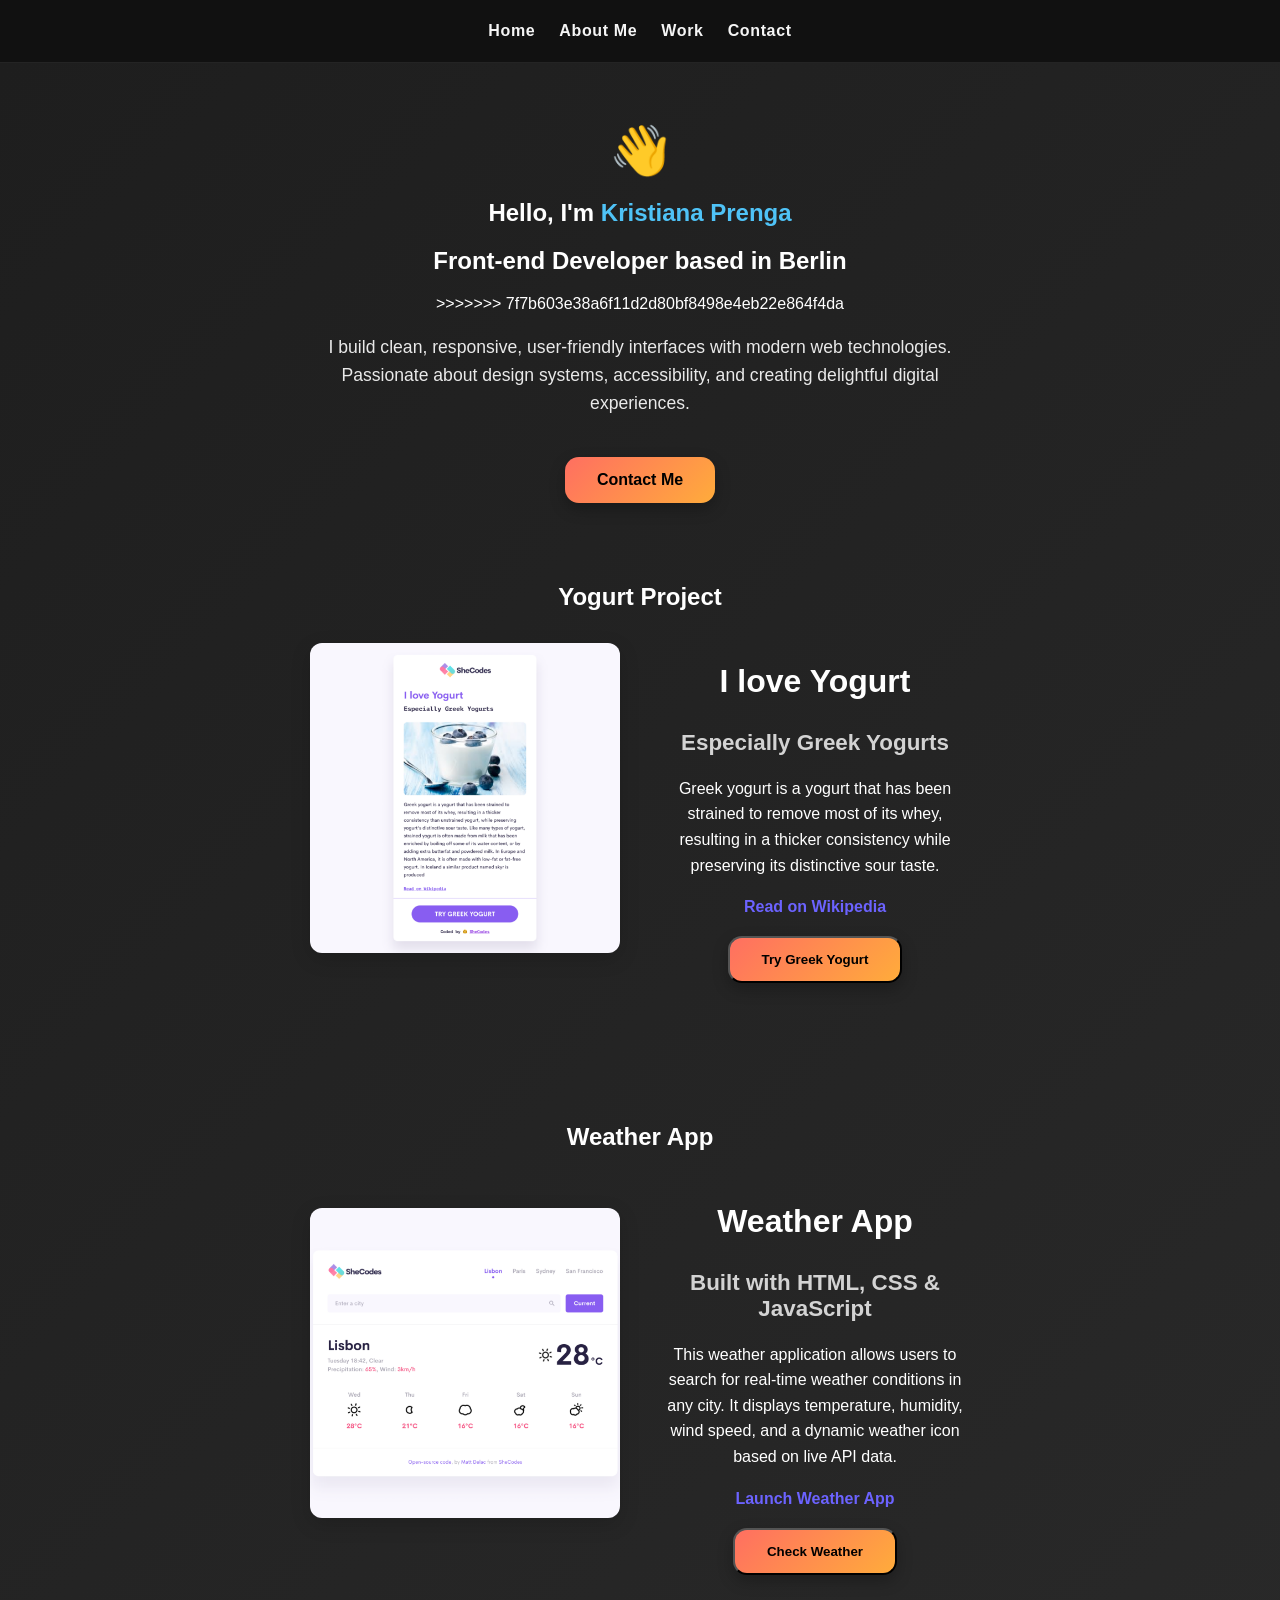
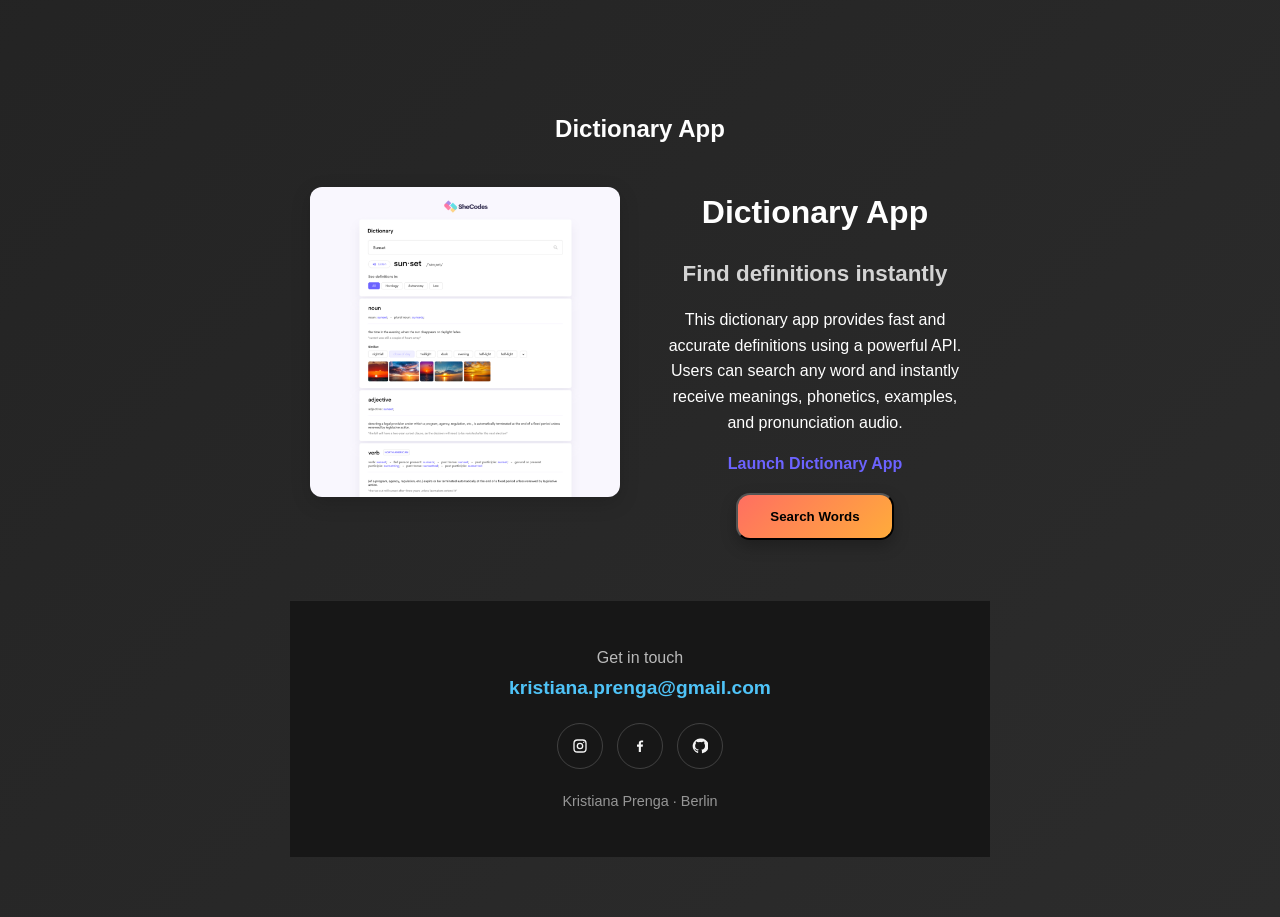
==== commit db6fa1ed: "new update" ====
--- a/index.html
+++ b/index.html
@@ -7,26 +7,24 @@
   </head>
   <body>
     <nav class="navbar">
-      <a href="index.html" class="nav-link">Home</a>
-      <a href="about.html" class="nav-link">About Me</a>
-    </nav>
-    <section class="hero">
-      <div class="hero-content">
-        <span class="wave">👋</span>
-        <h1>Hello, I'm <span class="highlight">Kristiana Prenga</span></h1>
-        <h2>Front-end Developer based in Berlin</h2>
+  <a href="index.html" class="nav-link">Home</a>
+  <a href="about.html" class="nav-link">About Me</a>
+  <a href="work.html" class="nav-link">Work</a>
+  <a href="contact.html" class="nav-link">Contact</a>
+</nav>
+<section class="hero">
+  <div class="hero-content">
+    <span class="wave">👋</span>
+    <h1>Hello, I'm <span class="highlight">Kristiana Prenga</span></h1>
+    <h2>Front-end Developer based in Berlin</h2>
+>>>>>>> 7f7b603e38a6f11d2d80bf8498e4eb22e864f4da
 
         <p class="hero-text">
           I build clean, responsive, user‑friendly interfaces with modern web
           technologies. Passionate about design systems, accessibility, and
           creating delightful digital experiences.
         </p>
-
-        <a href="#contact" class="btn-primary">Contact Me</a>
-      </div>
-      <a href="about.html" class="btn-primary">About Me</a>
-    </section>
-
+    <a href="contact.html" class="btn-primary">Contact Me</a>
     <section class="project">
       <h2 class="text-center">Yogurt Project</h2>
 
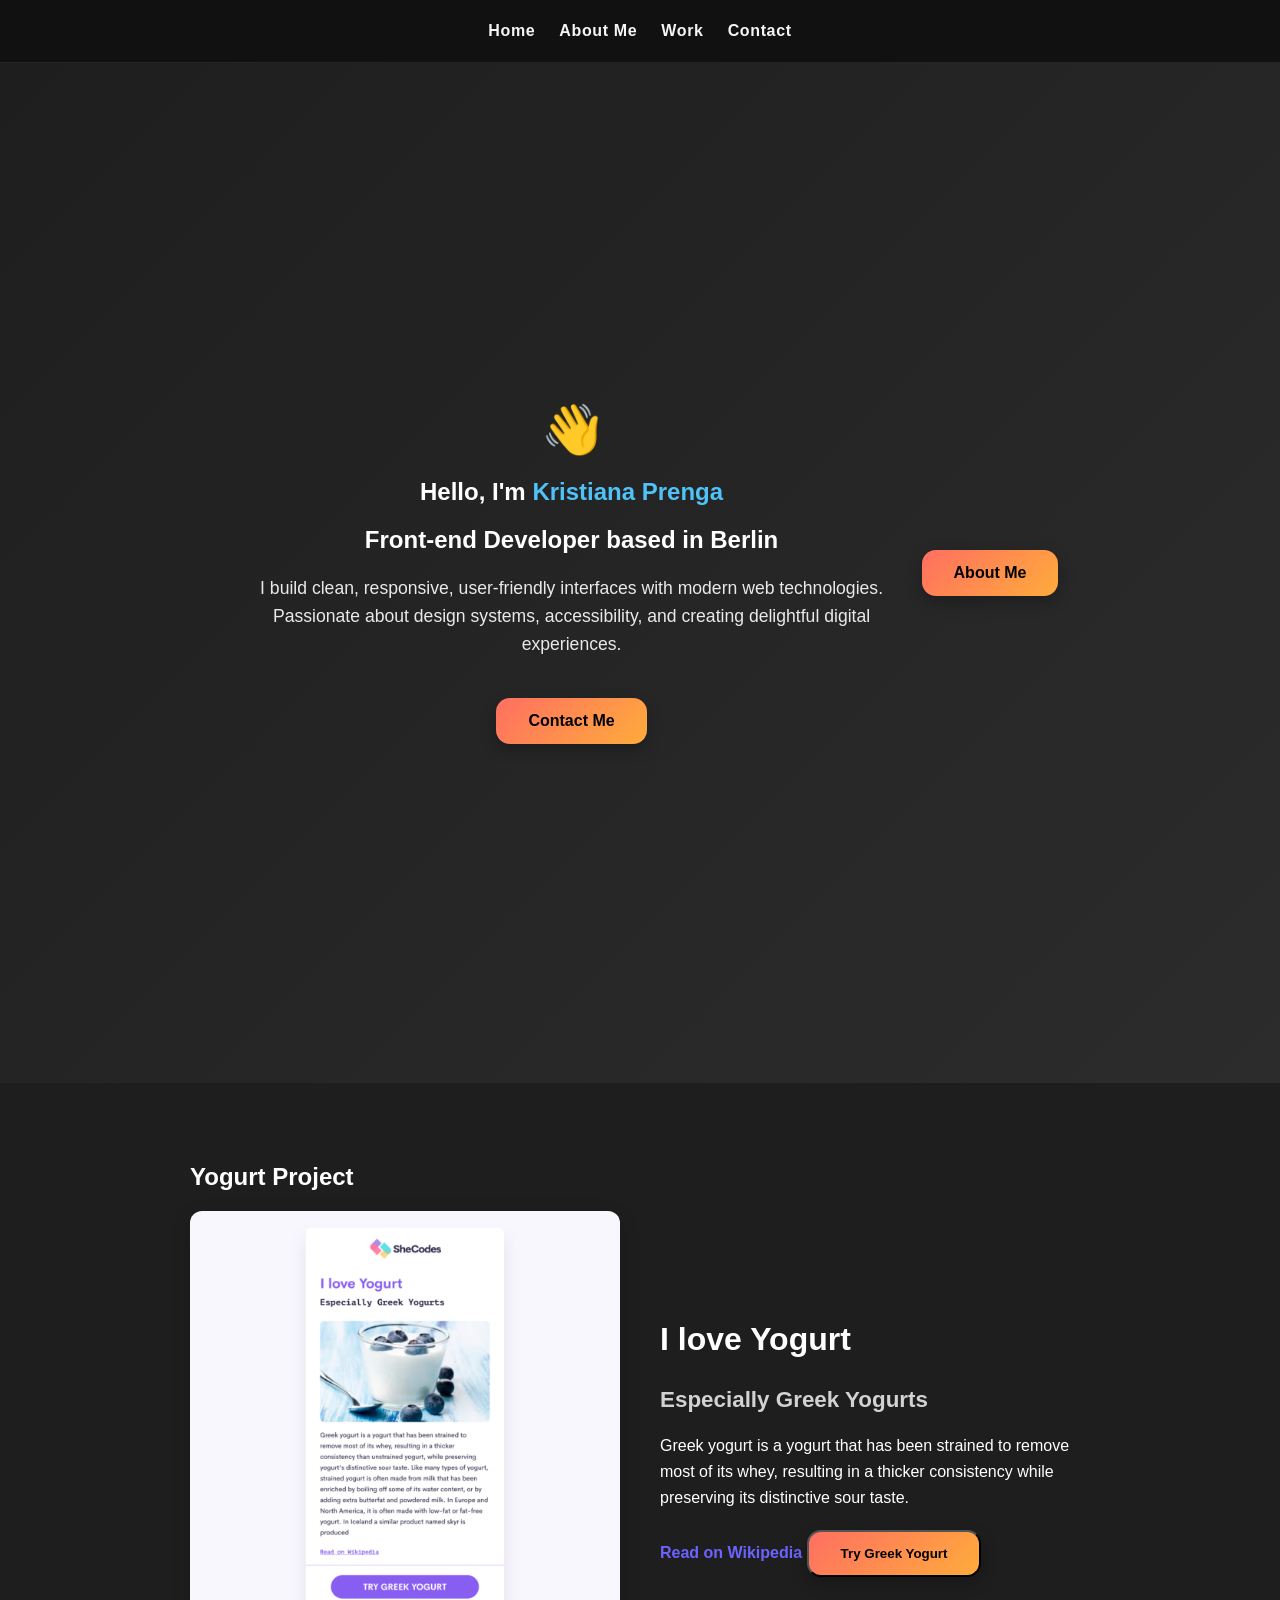
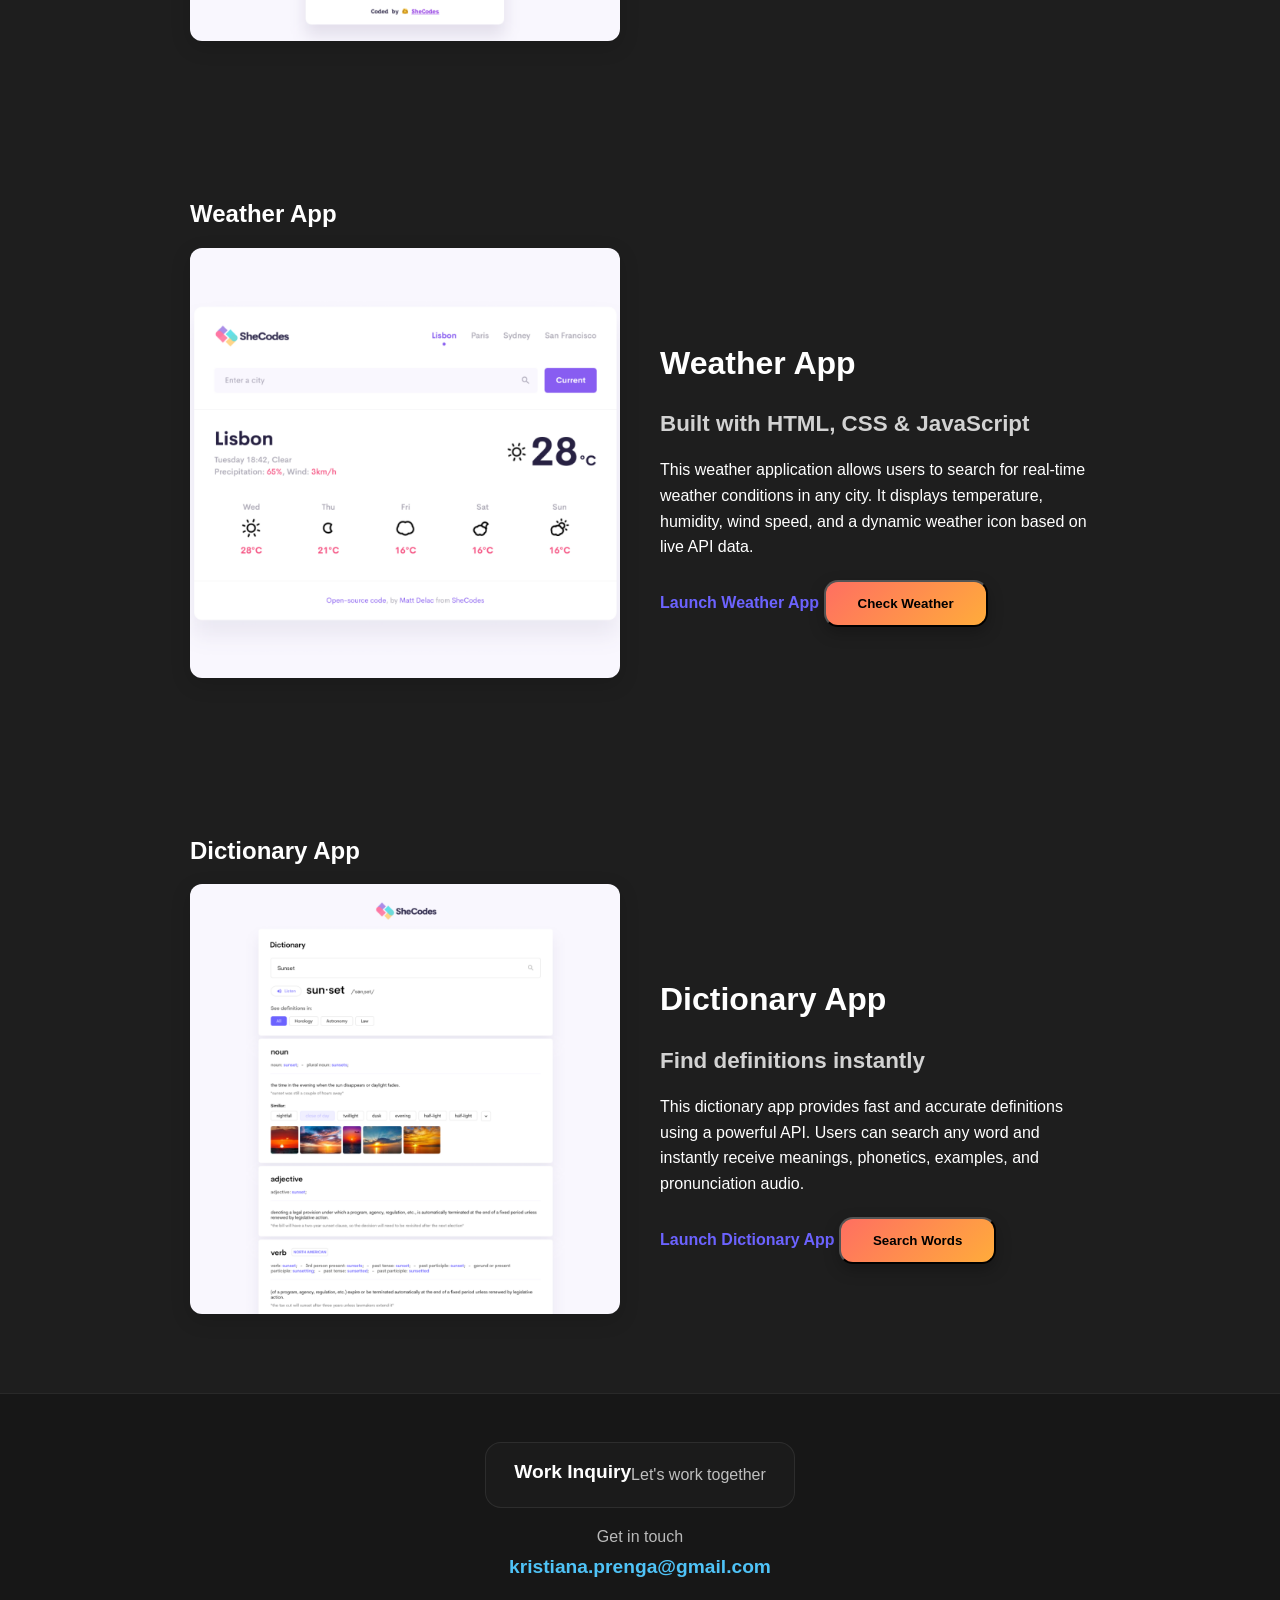
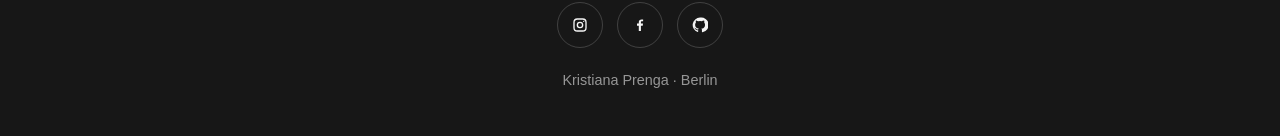
==== commit 55faf692: "new update" ====
--- a/index.html
+++ b/index.html
@@ -7,24 +7,29 @@
   </head>
   <body>
     <nav class="navbar">
-  <a href="index.html" class="nav-link">Home</a>
-  <a href="about.html" class="nav-link">About Me</a>
-  <a href="work.html" class="nav-link">Work</a>
-  <a href="contact.html" class="nav-link">Contact</a>
-</nav>
-<section class="hero">
-  <div class="hero-content">
-    <span class="wave">👋</span>
-    <h1>Hello, I'm <span class="highlight">Kristiana Prenga</span></h1>
-    <h2>Front-end Developer based in Berlin</h2>
->>>>>>> 7f7b603e38a6f11d2d80bf8498e4eb22e864f4da
+      <a href="index.html" class="nav-link">Home</a>
+      <a href="about.html" class="nav-link">About Me</a>
+      <a href="work.html" class="nav-link">Work</a>
+      <a href="contact.html" class="nav-link">Contact</a>
+    </nav>
 
+    <section class="hero">
+      <div class="hero-content">
+        <span class="wave">👋</span>
+        <h1>Hello, I'm <span class="highlight">Kristiana Prenga</span></h1>
+        <h2>Front-end Developer based in Berlin</h2>
         <p class="hero-text">
           I build clean, responsive, user‑friendly interfaces with modern web
           technologies. Passionate about design systems, accessibility, and
           creating delightful digital experiences.
         </p>
-    <a href="contact.html" class="btn-primary">Contact Me</a>
+
+        <a href="contact.html" class="btn-primary">Contact Me</a>
+      </div>
+
+      <a href="about.html" class="btn-primary">About Me</a>
+    </section>
+
     <section class="project">
       <h2 class="text-center">Yogurt Project</h2>
 
@@ -53,6 +58,7 @@
         </div>
       </div>
     </section>
+
     <section class="project">
       <h2 class="text-center">Weather App</h2>
 
@@ -76,6 +82,7 @@
         </div>
       </div>
     </section>
+
     <section class="project">
       <h2 class="text-center">Dictionary App</h2>
 
@@ -99,11 +106,18 @@
         </div>
       </div>
     </section>
+
     <footer class="site-footer" id="contact">
+      <div class="contact-box">
+        <h4>Work Inquiry</h4>
+        <p>Let's work together</p>
+      </div>
+
       <p class="footer-label">Get in touch</p>
-      <a class="footer-email" href="mailto:kristiana.prenga@gmail.com"
-        >kristiana.prenga@gmail.com</a
-      >
+      <a class="footer-email" href="mailto:kristiana.prenga@gmail.com">
+        kristiana.prenga@gmail.com
+      </a>
+
       <nav class="footer-socials" aria-label="Social media links">
         <a
           class="footer-social-link"
@@ -145,6 +159,7 @@
           </svg>
         </a>
       </nav>
+
       <p class="footer-credit">Kristiana Prenga · Berlin</p>
     </footer>
   </body>
--- a/style.css
+++ b/style.css
@@ -343,6 +343,27 @@
     border-top: 1px solid rgba(255, 255, 255, 0.08);
 }
 
+.contact-box {
+    display: inline-flex;
+    align-items: center;
+    justify-content: center;
+    margin: 0 auto 20px;
+    padding: 18px 28px;
+    border: 1px solid rgba(255, 255, 255, 0.08);
+    border-radius: 16px;
+    background: rgba(255, 255, 255, 0.02);
+}
+
+.contact-box h4 {
+    margin: 0 0 6px;
+    font-size: 1.2rem;
+}
+
+.contact-box p {
+    margin: 0;
+    color: rgba(255, 255, 255, 0.72);
+}
+
 .footer-label {
     margin: 0 0 10px;
     color: rgba(255, 255, 255, 0.7);
@@ -410,4 +431,26 @@
     margin: 18px 0 0;
     color: rgba(255, 255, 255, 0.55);
     font-size: 0.9rem;
+}
+
+@media (max-width: 700px) {
+    .navbar {
+        flex-wrap: wrap;
+        gap: 12px 18px;
+        padding: 18px 16px;
+    }
+
+    .hero {
+        padding: 90px 20px 60px;
+    }
+
+    .hero-secondary {
+        grid-template-columns: 1fr;
+        padding: 40px 20px;
+    }
+
+    .project-grid,
+    .about-grid {
+        grid-template-columns: 1fr;
+    }
 }
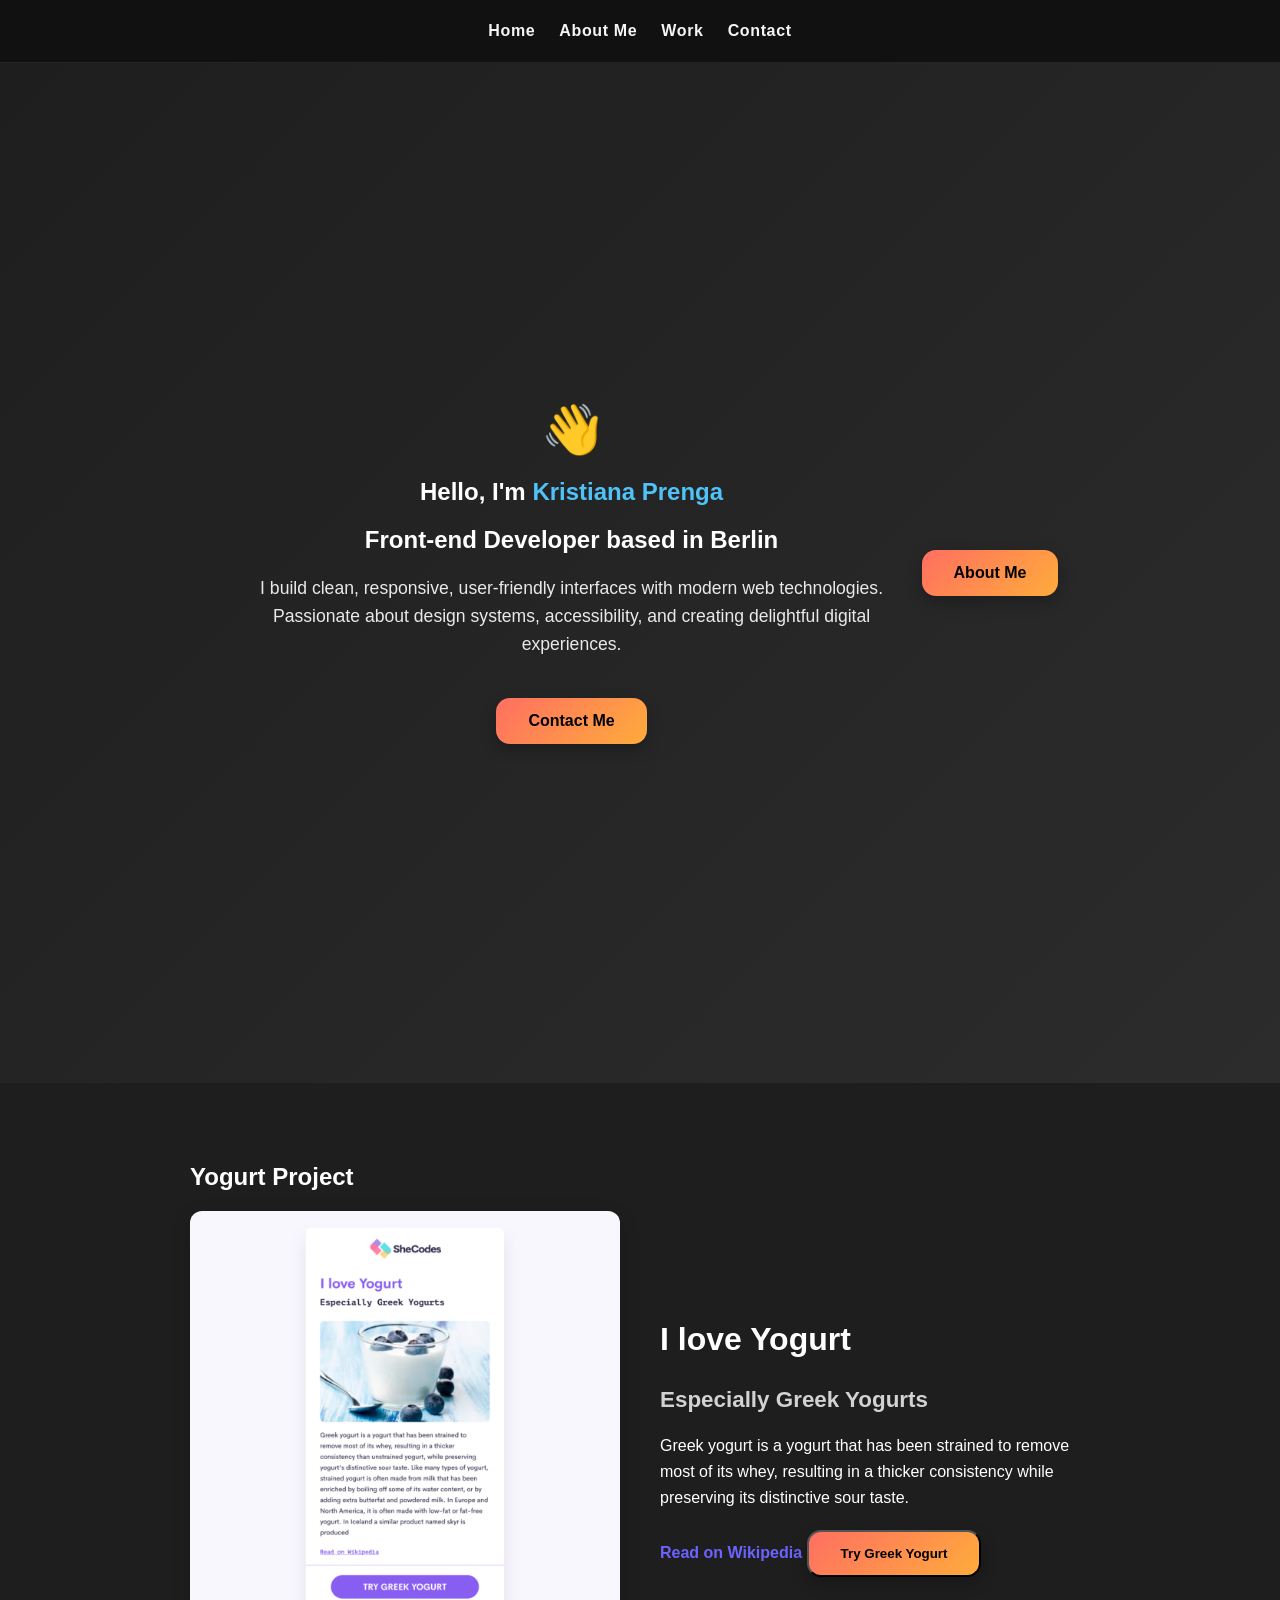
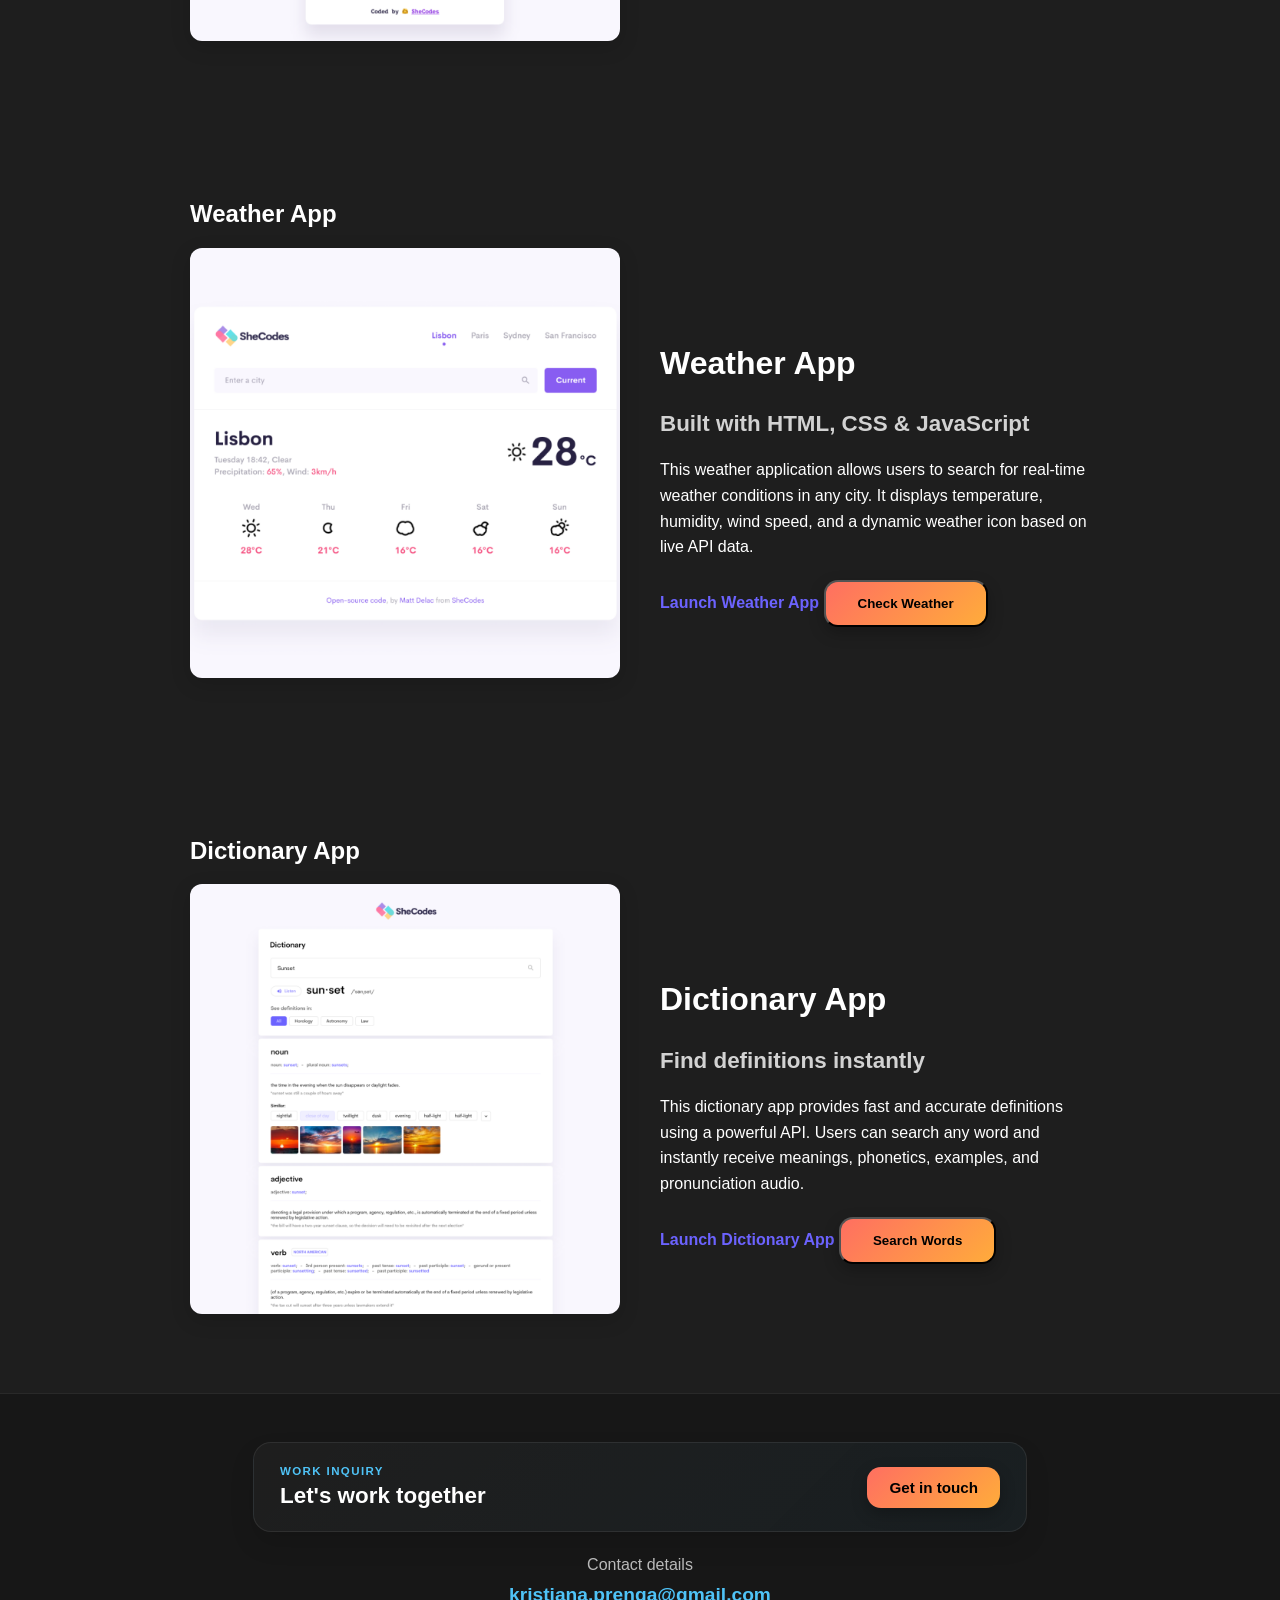
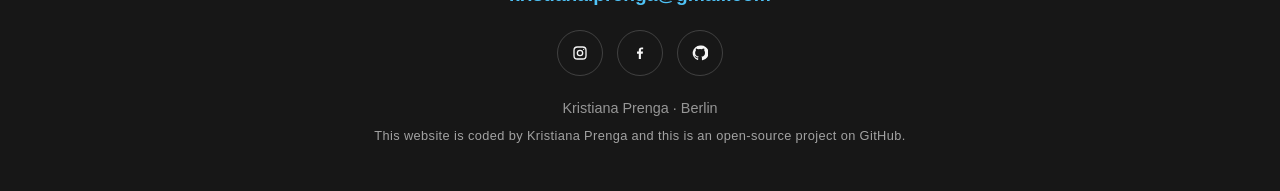
==== commit c92ecde6: "Update the footer and the details" ====
--- a/index.html
+++ b/index.html
@@ -109,11 +109,19 @@
 
     <footer class="site-footer" id="contact">
       <div class="contact-box">
-        <h4>Work Inquiry</h4>
-        <p>Let's work together</p>
+        <div class="contact-info">
+          <p class="contact-kicker">Work Inquiry</p>
+          <h4>Let's work together</h4>
+        </div>
+        <a
+          class="btn-primary footer-button"
+          href="mailto:kristiana.prenga@gmail.com"
+        >
+          Get in touch
+        </a>
       </div>
 
-      <p class="footer-label">Get in touch</p>
+      <p class="footer-label">Contact details</p>
       <a class="footer-email" href="mailto:kristiana.prenga@gmail.com">
         kristiana.prenga@gmail.com
       </a>
@@ -147,7 +155,7 @@
         </a>
         <a
           class="footer-social-link"
-          href="https://github.com/your-username"
+          href="https://github.com/Kristianaprenga"
           target="_blank"
           rel="noopener noreferrer"
           aria-label="GitHub"
@@ -161,6 +169,10 @@
       </nav>
 
       <p class="footer-credit">Kristiana Prenga · Berlin</p>
+      <p class="footer-attribution">
+        This website is coded by Kristiana Prenga and this is an open-source
+        project on GitHub.
+      </p>
     </footer>
   </body>
 </html>
--- a/style.css
+++ b/style.css
@@ -344,24 +344,41 @@
 }
 
 .contact-box {
-    display: inline-flex;
+    display: flex;
     align-items: center;
-    justify-content: center;
-    margin: 0 auto 20px;
-    padding: 18px 28px;
+    justify-content: space-between;
+    gap: 20px;
+    max-width: 720px;
+    margin: 0 auto 24px;
+    padding: 22px 26px;
     border: 1px solid rgba(255, 255, 255, 0.08);
-    border-radius: 16px;
-    background: rgba(255, 255, 255, 0.02);
+    border-radius: 18px;
+    background: linear-gradient(135deg, rgba(255, 255, 255, 0.03), rgba(79, 195, 247, 0.05));
+    box-shadow: 0 12px 25px rgba(0, 0, 0, 0.12);
+}
+
+.contact-info {
+    text-align: left;
+}
+
+.contact-kicker {
+    margin: 0 0 6px;
+    color: #4fc3f7;
+    font-size: 0.72rem;
+    letter-spacing: 0.12em;
+    text-transform: uppercase;
+    font-weight: 700;
 }
 
 .contact-box h4 {
-    margin: 0 0 6px;
-    font-size: 1.2rem;
-}
-
-.contact-box p {
     margin: 0;
-    color: rgba(255, 255, 255, 0.72);
+    font-size: 1.4rem;
+}
+
+.footer-button {
+    white-space: nowrap;
+    padding: 12px 22px;
+    font-size: 0.95rem;
 }
 
 .footer-label {
@@ -433,6 +450,13 @@
     font-size: 0.9rem;
 }
 
+.footer-attribution {
+    margin: 12px 0 0;
+    color: rgba(255, 255, 255, 0.6);
+    font-size: 0.8rem;
+    letter-spacing: 0.03em;
+}
+
 @media (max-width: 700px) {
     .navbar {
         flex-wrap: wrap;
